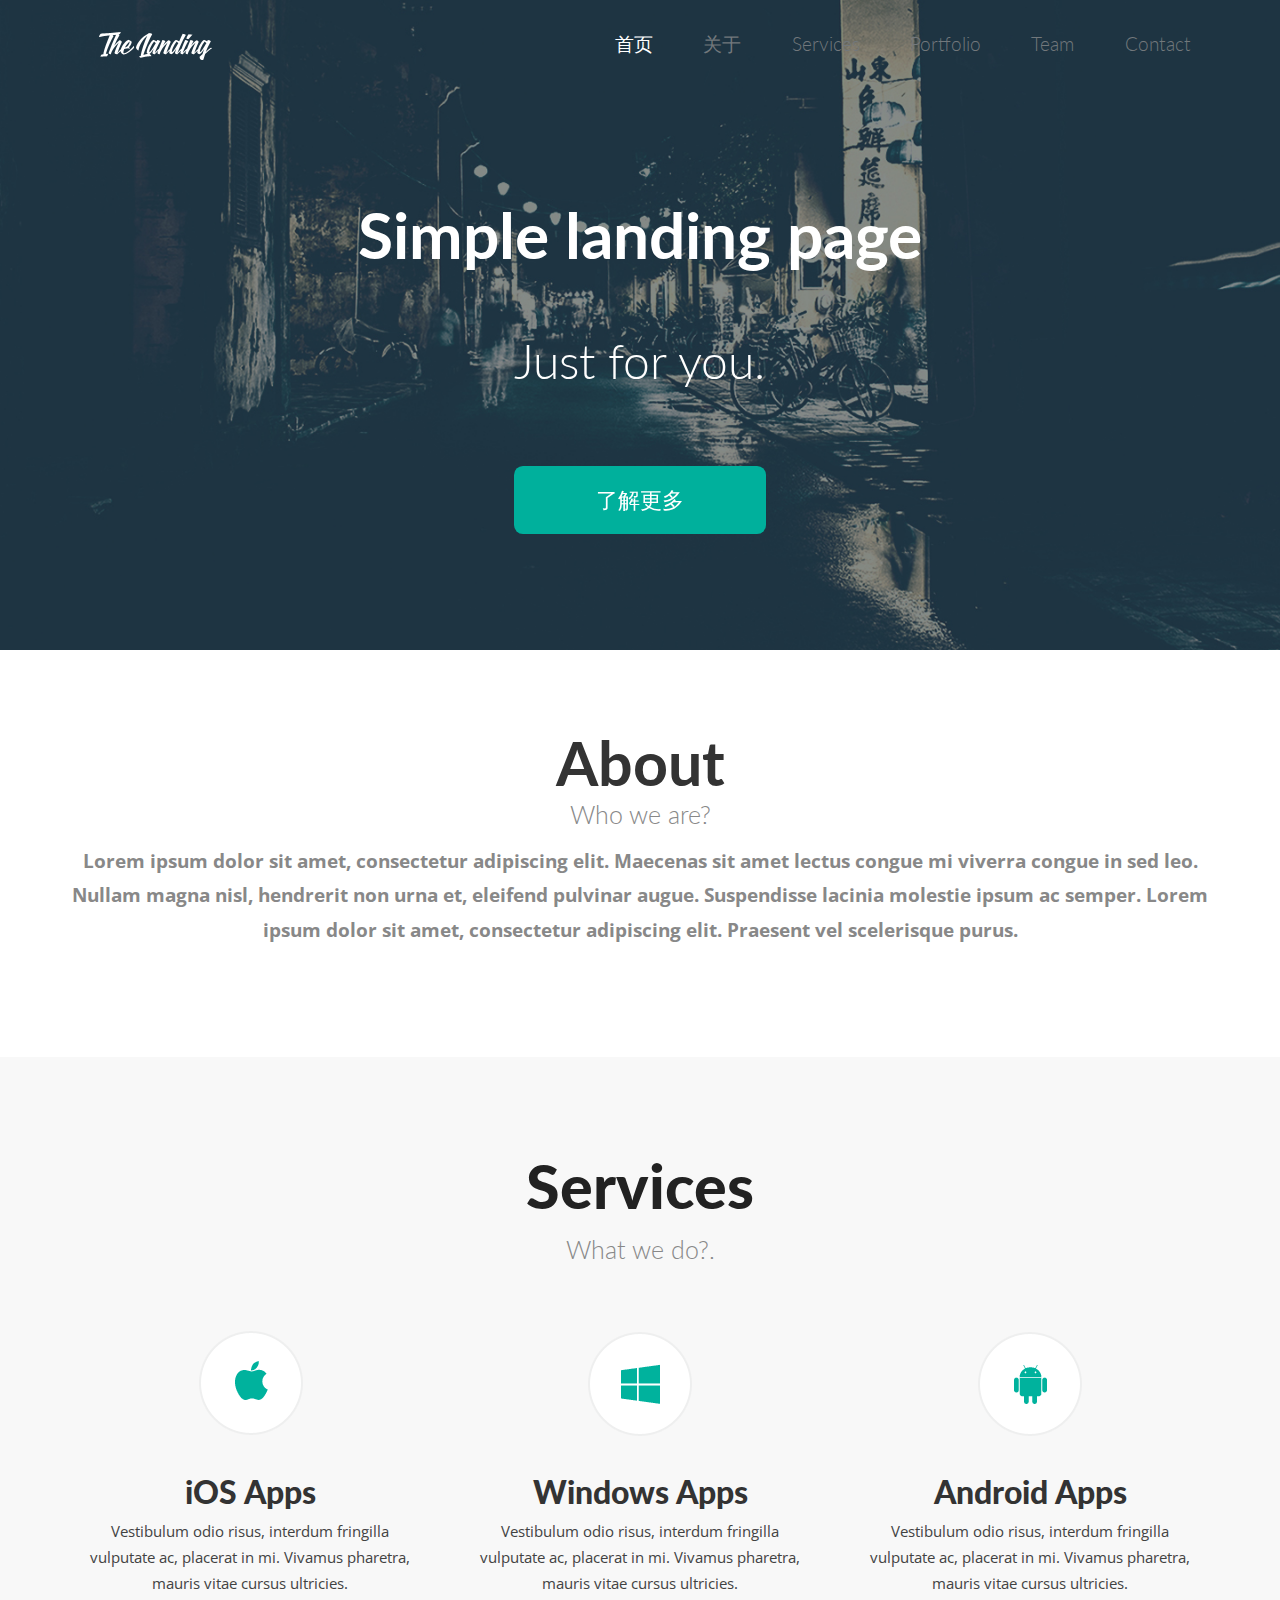
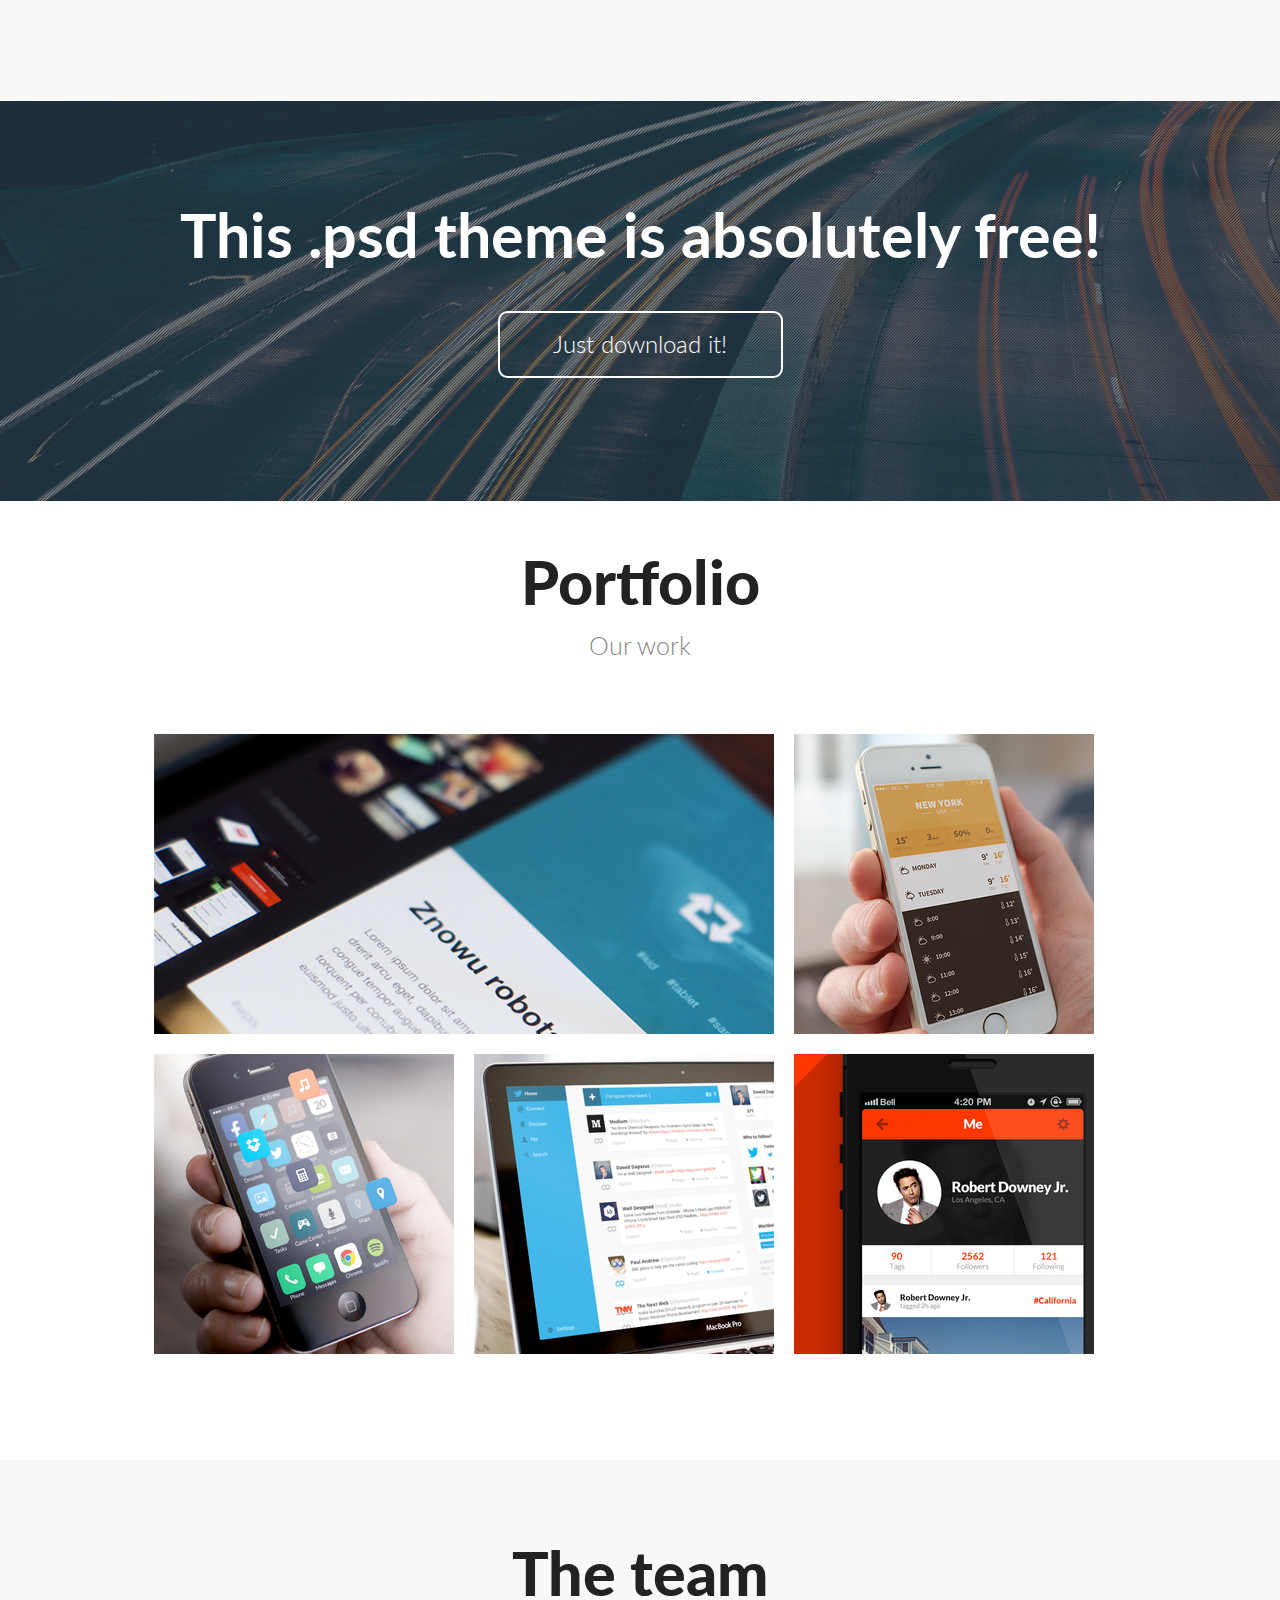
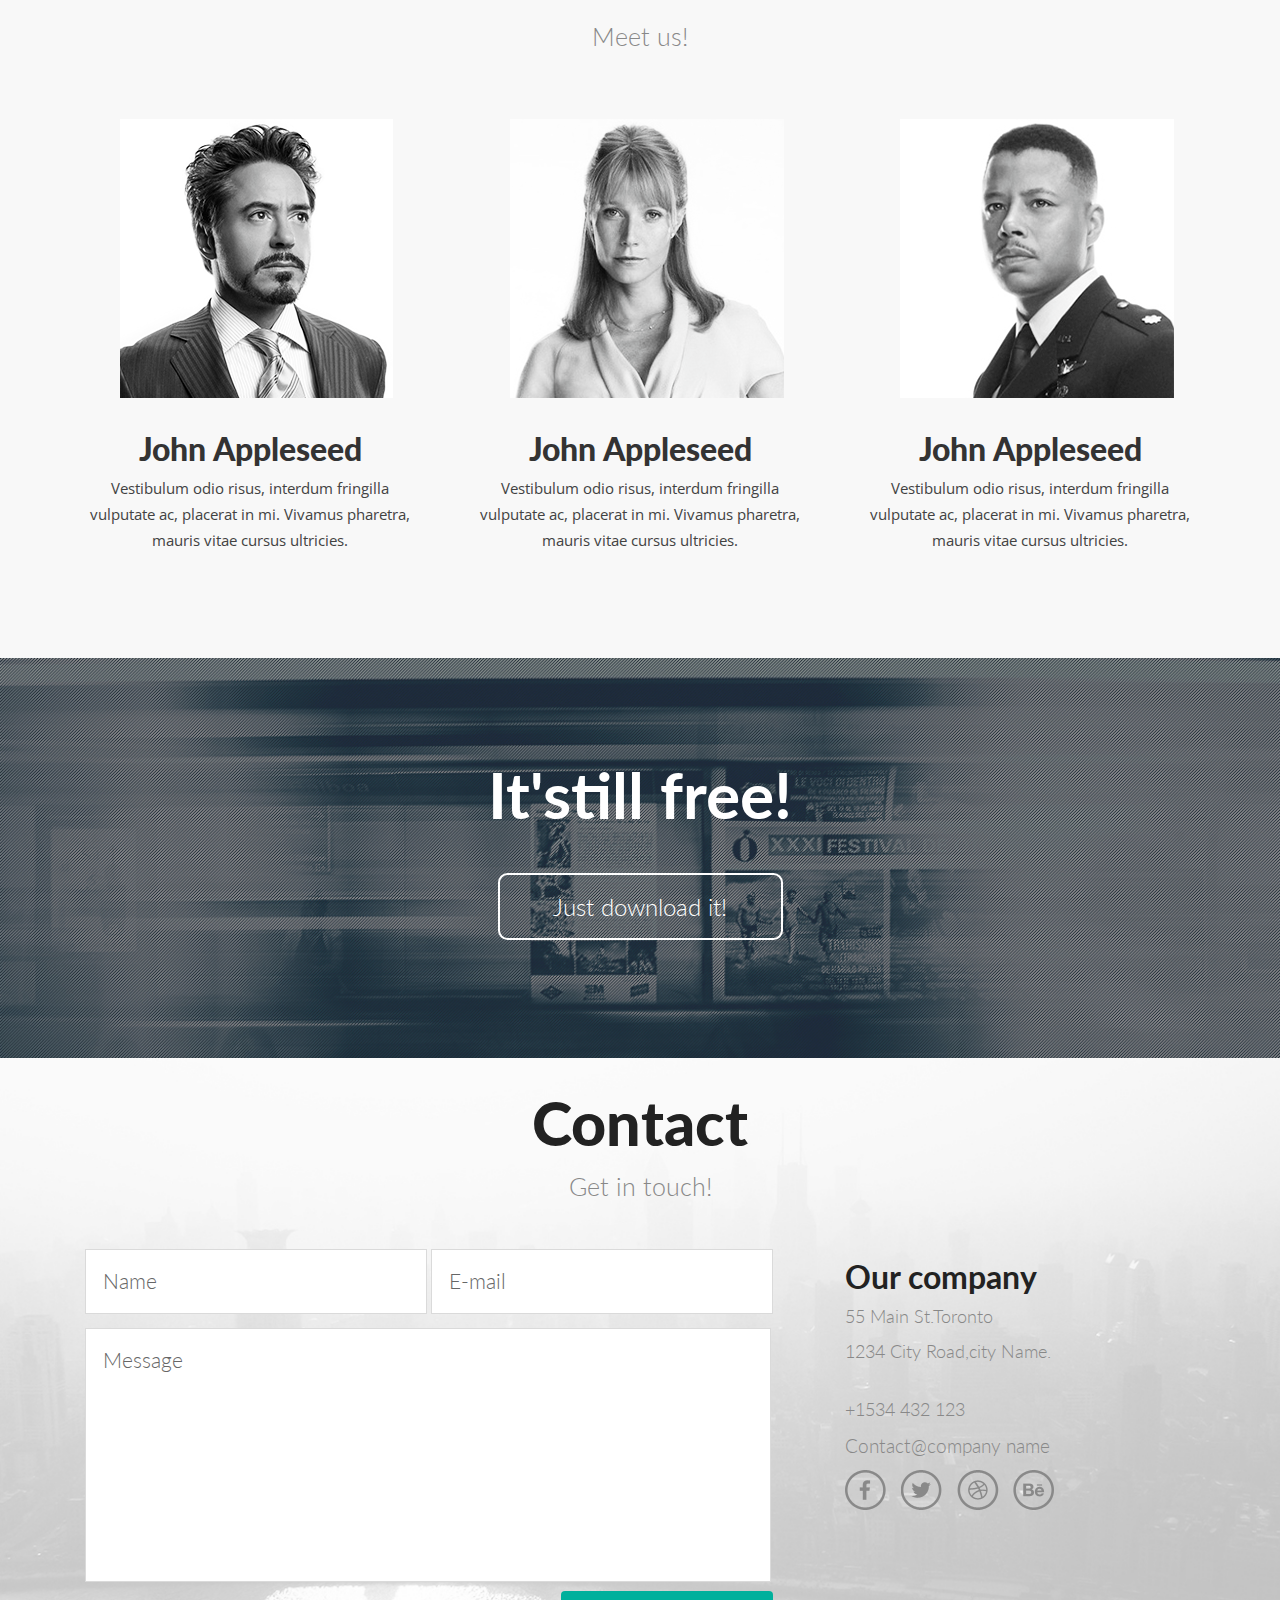
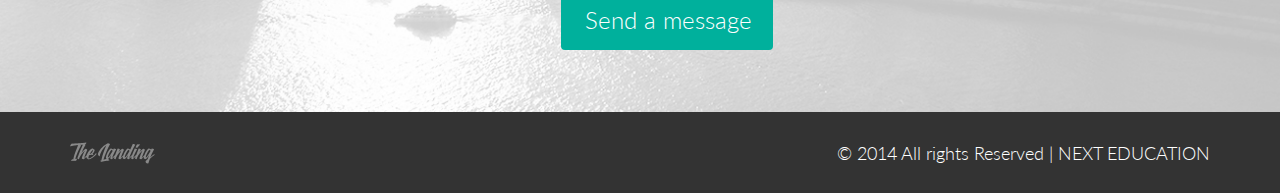
==== cs/index.html @ 583e0542 "Create subsite: CS." ====
<!DOCTYPE HTML>
<html>
	<head>
		<title>You're the Next | CS 专业背景提升计划</title>
		<link href="./css/bootstrap.css" rel='stylesheet' type='text/css' />
		<!-- jQuery (necessary for Bootstrap's JavaScript plugins) -->
		<script src="./js/jquery.min.js"></script>
		 <!-- Custom Theme files -->
		<link href="./css/style.css" rel='stylesheet' type='text/css' />
   		 <!-- Custom Theme files -->
		<meta name="viewport" content="width=device-width, initial-scale=1">
		<script type="application/x-javascript"> addEventListener("load", function() { setTimeout(hideURLbar, 0); }, false); function hideURLbar(){ window.scrollTo(0,1); } </script>
		</script>
		 <!---- start-smoth-scrolling---->
		<script type="text/javascript" src="./js/move-top.js"></script>
		<script type="text/javascript" src="./js/easing.js"></script>
		<script type="text/javascript">
			jQuery(document).ready(function($) {
				$(".scroll").click(function(event){		
					event.preventDefault();
					$('html,body').animate({scrollTop:$(this.hash).offset().top},1000);
				});
			});
		</script>
		<script type="text/javascript">
			jQuery(document).ready(function($) {
				$(".slide-btn").click(function(event){		
					event.preventDefault();
					$('html,body').animate({scrollTop:$(this.hash).offset().top},1000);
				});
			});
		</script>
		 <!---- start-smoth-scrolling---->
		<!----- webfonts ------>
		<link href='http://fonts.googleapis.com/css?family=Lato:300,400,700,900,300italic,400italic,700italic|Open+Sans:300italic,600italic,400,300,600,700' rel='stylesheet' type='text/css'>
		<!----- webfonts ------>
		<!----start-top-nav-script---->
		<script>
			$(function() {
				var pull 		= $('#pull');
					menu 		= $('nav ul');
					menuHeight	= menu.height();
				$(pull).on('click', function(e) {
					e.preventDefault();
					menu.slideToggle();
				});
				$(window).resize(function(){
	        		var w = $(window).width();
	        		if(w > 320 && menu.is(':hidden')) {
	        			menu.removeAttr('style');
	        		}
	    		});
			});
		</script>
		<!----//End-top-nav-script---->
	</head>
	<body>
		<div class="main-header">
		<!----- start-header---->
			<div id="home" class="header">
					<div class="top-header">
						<div class="container">
						<div class="logo">
							   <img src="./images/logo.png" alt="">
						</div>
						<!----start-top-nav---->
						 <nav class="top-nav">
							<ul class="top-nav">
								<li class="active"><a href="#home" class="scroll">首页 </a></li>
								<li><a href="#about" class="scroll">关于</a></li>
								<li><a href="#services" class="scroll">Services</a></li>
								<li><a href="#portfolio" class="scroll">Portfolio</a></li>
								<li><a href="#team" class="scroll">Team</a></li>
								<li><a href="#contact" class="scroll">Contact</a></li>
							</ul>
							<a href="#" id="pull"><img src="./images/menu-icon.png" title="menu" /></a>
						</nav>
						<div class="clearfix"> </div>
					</div>
				</div>
			</div>
		<!----- //End-header---->
		<!----start-slider-script---->
			<script src="./js/responsiveslides.min.js"></script>
			 <script>
			    // You can also use "$(window).load(function() {"
			    $(function () {
			      // Slideshow 4
			      $("#slider4").responsiveSlides({
			        auto: true,
			        pager: true,
			        nav: true,
			        speed: 500,
			        namespace: "callbacks",
			        before: function () {
			          $('.events').append("<li>before event fired.</li>");
			        },
			        after: function () {
			          $('.events').append("<li>after event fired.</li>");
			        }
			      });
			
			    });
			  </script>
			<!----//End-slider-script---->
			<!-- Slideshow 4 -->
			    <div  id="top" class="callbacks_container">
			      <ul class="rslides" id="slider4">
			        <li>
			        	<div class="tittle-head">
			        		<h1>Simple landing page</h1>
			          		<p>Just for you. </p>
			          		<div class="learn-button">
			          			<a class="slide-btn" href="#about">了解更多</a>
			          		</div>
			          	</div>
			        </li>
			        <li>
			        <div class="tittle-head">
			        		<h1>Lorem ipsum dolor</h1>
			          		<p>Just for you. </p>
			          		<div class="learn-button">
			          			<a class="slide-btn" href="#about" >了解更多</a>
			          		</div>
			          	</div>
			        </li>
			        <li>
			         <div class="tittle-head">
			        		<h1>Simple&pure design</h1>
			          		<p>Just for you. </p>
			          		<div class="learn-button">
			          			<a class="slide-btn" href="#about">了解更多</a>
			          		</div>
			          	</div>
			        </li>
			      </ul>
			    </div> 
			    <div class="clearfix"> </div>
			    </div>
			<!----- //End-slider---->
			<div id="about" class="about">
				<div class="container">
					<div class="about-head">
						<h3>About</h3>
						<span>Who we are?</span>
						<p>Lorem ipsum dolor sit amet, consectetur adipiscing elit. Maecenas sit amet lectus congue
						mi viverra congue in sed leo. Nullam magna nisl, hendrerit non urna et, eleifend pulvinar
						augue. Suspendisse lacinia molestie ipsum ac semper. Lorem ipsum dolor sit amet,
						consectetur adipiscing elit. Praesent vel scelerisque purus.</p>
					</div>
				</div>
				
			</div>
			<!----- //End-about---->
			<div id="services" class="services">
       		<div class="container">
       		   <div class="gallery-head text-center">
				  <h3>Services</h3>
				  <p>What we do?.</p>
			    </div>
       			<div class="row text-center feature">
       				<div class="col-md-4 service_grid">
       					<i class="icon1"> </i>
       					<h3>iOS Apps</h3>
       					<p>Vestibulum odio risus, interdum fringilla vulputate ac, placerat in mi. Vivamus pharetra, mauris vitae cursus ultricies.</p>
       				</div>
       				<div class="col-md-4 service_grid">
       				<i class="icon2"> </i>
       					<h3>Windows Apps</h3>
       					<p>Vestibulum odio risus, interdum fringilla vulputate ac, placerat in mi. Vivamus pharetra, mauris vitae cursus ultricies.</p>
       				</div>
       				<div class="col-md-4 service_grid">
       					<i class="icon3"> </i>
       					<h3>Android Apps</h3>
       					<p>Vestibulum odio risus, interdum fringilla vulputate ac, placerat in mi. Vivamus pharetra, mauris vitae cursus ultricies.</p>
       				</div>
       			</div>
       		</div>
       	</div>
	 <!---//End-services---->
	 <div class="portfolio">
	 	<div class="container">
	 		<div class="potrfolio-head">
		 		<h2>This .psd theme is absolutely free!</h2>
				 <a class="prt-btn" href="#">Just download it!</a>
			 </div>
		</div>
	</div>
 	<div id="portfolio" class="potrfolio-content">
 		<div class="container">
 			<div class="port-head">
 				<h3>Portfolio</h3>
 				<p>Our work </p>
 			</div>
			 	<div id="portfoliolist">
					<div class="portfolio-grids">
						<div class="portfolio-wrapper">		
							<div class="view second-effect">
								<img src="./images/p-1.png" />
								  <div class="mask">
										<a href="#" class="info">Read More</a>
								  </div>
							</div>
						</div>
					</div>	
					<div class="portfolio-grids">
						<div class="portfolio-wrapper">		
							<div class="view second-effect">
								<img src="./images/p-2.png" />
									 <div class="mask">
										<a href="#" class="info">Read More</a>
									 </div>
							</div>
						</div>
					</div>	
					<div class="portfolio-grids">
						<div class="portfolio-wrapper">		
							<div class="view second-effect">
								<img src="./images/p-3.png" />
								  <div class="mask">
									 <a href="#" class="info">Read More</a>
								 </div>
							</div>
						</div>
					</div>	
					<div class="portfolio-grids">
						<div class="portfolio-wrapper">		
							<div class="view second-effect">
							 <img src="./images/p-4.png" />
								<div class="mask">
									<a href="#" class="info">Read More</a>
								</div>
							</div>
						</div>
					</div>
					<div class="portfolio-grids">
						<div class="portfolio-wrapper">		
							<div class="view second-effect">
								<img src="./images/p-5.png" />
								 <div class="mask">
									<a href="#" class="info">Read More</a>
								</div>
							</div>
						</div>
					</div>	
				</div>
			 </div>
	 	 </div>
	 	  <!---//End-portfolio--->
	 	    <!---//End-portfolio---->
	 	 <div id="team" class="team">
	 	 	<div class="container">
	 	 		<div class="team-head">
	 	 			<h3>The team </h3>
 					<p>Meet us!</p>
	 	 		</div>
       			<div class="row text-center teams">
       				<div class="col-md-4 team_grid">
       					<div class="view2 second-effect2">
							 <img src="./images/tm-1.png" />
								<div class="mask">
									<a href="#" class="info">Read More</a>
								</div>
							</div>
       					<h3>John Appleseed</h3>
       					<p>Vestibulum odio risus, interdum fringilla vulputate ac, placerat in mi. Vivamus pharetra, mauris vitae cursus ultricies.</p>
       				</div>
       				<div class="col-md-4 team_grid">
       				<div class="view2 second-effect2">
							 <img src="./images/tm-2.png" />
								<div class="mask">
									<a href="#" class="info">Read More</a>
								</div>
							</div>
       					<h3>John Appleseed</h3>
       					<p>Vestibulum odio risus, interdum fringilla vulputate ac, placerat in mi. Vivamus pharetra, mauris vitae cursus ultricies.</p>
       				</div>
       				<div class="col-md-4 team_grid">
       					<div class="view2 second-effect2">
							 <img src="./images/tm-3.png" />
								<div class="mask">
									<a href="#" class="info">Read More</a>
								</div>
							</div>
       					<h3>John Appleseed</h3>
       					<p>Vestibulum odio risus, interdum fringilla vulputate ac, placerat in mi. Vivamus pharetra, mauris vitae cursus ultricies.</p>
       				</div>
       			</div>
       		</div>
	 	 </div>
	 	 <!---//End-team---->
	 	  <div class="contact">
	 	  	<div class="container">
	 		<div class="contact-head">
		 		<h3>It'still free!</h3>
				 <a class="con-btn" href="#">Just download it!</a>
			 </div>
			</div>
	 	  </div>
	 	   <div id="contact" class="feedback">
	 	   		<div class="container">
	 	   			<div class="feed-head">
	 	 			<h3>Contact </h3>
 					<p>Get in touch!</p>
	 	 		</div>
	 	 		<div class="feed-contact">
				 	 			<div class="col-md-8 contact-form">
											<form>
												<input type="text" class="textbox" value="Name" onfocus="this.value = '';" onblur="if (this.value = 'Name') {this.value = 'Name';}">
												<input type="text" class="textbox" value="E-mail" onfocus="this.value = '';" onblur="if (this.value ='E-mail') {this.value = 'E-mail';}">
												<textarea value="Message" onfocus="this.value = '';" onblur="if (this.value == '') {this.value = 'Message';}">Message</textarea>
												<input type="submit" value="Send a message" >

											</form>
								</div>
								<div class="col-md-4 address">
										<h4>Our company </h4>
										<p>55 Main St.Toronto</p>
										<p>1234 City Road,city Name.</p><br>
										<p>+1534 432 123</p>
										<p><a href="#" >Contact@company name</a></p>
									<div class="footer-icons">
										<ul class="soc_icons unstyled-list list-inline">
											<li><a href="#"><i class="icon_1"></i></a></li>
											<li><a href="#"><i class="icon_2"></i></a></li>
											<li><a href="#"><i class="icon_3"></i></a></li>
											<li><a href="#"><i class="icon_4"></i></a></li>
											<div class="clearfix"> </div>
										</ul>
									</div>
								</div>
								<div class="clearfix"> </div>
						</div>
					</div>
				</div>
				<div class="footer">
						<div class="container">
							<div class="logo2">
								   <img src="./images/logo2.png" alt="">
							</div>
							<div class="copy-right">
								<p>&copy; 2014  All rights  Reserved | NEXT EDUCATION</p>
							</div>								
							<div class="clearfix"> </div>
						</div>	
				</div>	

				<script type="text/javascript">
									$(document).ready(function() {
										/*
										var defaults = {
								  			containerID: 'toTop', // fading element id
											containerHoverID: 'toTopHover', // fading element hover id
											scrollSpeed: 1200,
											easingType: 'linear' 
								 		};
										*/
										
										$().UItoTop({ easingType: 'easeOutQuart' });
										
									});
								</script>
					<a href="#" id="toTop" style="display: block;"> <span id="toTopHover" style="opacity: 1;"> </span></a>
</body>
</html>
---- cs/css/style.css ----
/*--
Author: W3layouts
Author URL: http://w3layouts.com
License: Creative Commons Attribution 3.0 Unported
License URL: http://creativecommons.org/licenses/by/3.0/
--*/
html, body{
  	font-family: 'Lato', sans-serif;
    font-size: 100%;
  	 background: #FFf;
}
body a{
	transition:0.5s all;
	-webkit-transition:0.5s all;
	-moz-transition:0.5s all;
	-o-transition:0.5s all;
	-ms-transition:0.5s all;
}
/*-----start-header----*/
.logo{
	float: left;
	margin-top:2em;
}
.logo320{
	display:none;
}
.top-nav ul li a{
	color: #72787C;
	padding: 0.23em 1em;
	font-size: 1.2em;
	text-align: center;
	position: relative;
	font-weight: 300;
	font-family: 'Lato', sans-serif;
}
.top-nav ul li.active a,
.top-nav ul li a:hover{
	color:#fff;
}
.logo a{
	display:block;
}
/* top-nav */
.top-nav:before,
.top-nav:after {
    content: " ";
    display: table;
}
.top-nav:after {
    clear: both;
}
nav {
	position: relative;
	float: right;
}
nav ul {
	padding: 0;
	float: right;
	margin: 1.2em 0;
}
nav li {
	display: inline;
	float: left;
	position:relative;
	margin-left: 12px;
}
nav a {
	color: #fff;
	display: inline-block;
	text-align: center;
	text-decoration: none;
	line-height: 40px;
}
nav a:hover{
	text-decoration:none;
	color:#00A2C1;
}
nav a#pull {
	display: none;
}
/*Styles for screen 600px and lower*/
@media screen and (max-width: 768px) {
	nav { 
  		height: auto;
  		float:none;
  	}
  	nav ul {
  		width: 100%;
  		display: block;
  		height: auto;
  	}
  	nav li {
  		width: 100%;
  		position: relative;
  	}
  	nav li a {
		border-bottom: 1px solid #888;
		margin: 0px -13px;
	}
  	nav a {
	  	text-align: left;
	  	width: 100%;
  	}
}
/*Styles for screen 515px and lower*/
@media only screen and (max-width : 768px) {
	nav {
		border-bottom: 0;
		float:none;
	}
	nav ul {
		display: none;
		height: auto;
		margin:1.3em 0;
		background: #eee;
	}
	nav a#pull {
		display: block;
		position: relative;
		color: #F26D7D;
		text-align: right;
		position: absolute;
		top: 18px;
	}
	nav a#pull:after {
		content:"";
		background: url('nav-icon.png') no-repeat;
		width: 30px;
		height: 30px;
		display: inline-block;
		position: absolute;
		right: 15px;
		top: 10px;
	}
	nav a#pull img{
		margin-right:2%;
	}
	.top-nav ul li a {
		color: #2C3E50;
		padding: 0em 0;
	}
}
/*Smartphone*/
@media only screen and (max-width : 320px) {
	nav {
		float:none;
	}
	nav li {
		display: block;
		float: none;
		width: 100%;
	}
	nav li a {
		border-bottom: 1px solid #888;
	}
}
/*----slider----*/
.main-header{
	background:url(../images/bg.jpg);
	background-size:cover;
	min-height: 700px;
}
#slider2,
#slider3 {
  box-shadow: none;
  -moz-box-shadow: none;
  -webkit-box-shadow: none;
  margin: 0 auto;
}
.rslides_tabs {
  list-style: none;
  padding: 0;
  background: rgba(0,0,0,.25);
  box-shadow: 0 0 1px rgba(255,255,255,.3), inset 0 0 5px rgba(0,0,0,1.0);
  -moz-box-shadow: 0 0 1px rgba(255,255,255,.3), inset 0 0 5px rgba(0,0,0,1.0);
  -webkit-box-shadow: 0 0 1px rgba(255,255,255,.3), inset 0 0 5px rgba(0,0,0,1.0);
  font-size: 18px;
  list-style: none;
  margin: 0 auto 50px;
  max-width: 540px;
  padding: 10px 0;
  width: 100%;
}
.rslides_tabs li {
  display: inline;
  float: none;
  margin-right: 1px;
}
.rslides_tabs a {
  width: auto;
  line-height: 20px;
  padding: 9px 20px;
  height: auto;
  background: transparent;
  display: inline;
}
.rslides_tabs li:first-child {
  margin-left: 0;
}
.rslides_tabs .rslides_here a {
  background: rgba(255,255,255,.1);
  color: #fff;
  font-weight: bold;
}
.events {
  list-style: none;
}
.callbacks_container {
  position: relative;
  float: left;
  width: 100%;
}
.callbacks {
  position: relative;
  list-style: none;
  overflow: hidden;
  width: 100%;
  padding: 0;
  margin: 0;
}
.callbacks li {
  position: absolute;
  width: 100%;
  left: 0;
  top: 0;
}
.callbacks img {
  position: relative;
  z-index: 1;
  height: auto;
  border: 0;
  width: 100%;
}
.callbacks .caption {
	display: block;
	position: absolute;
	z-index: 2;
	font-size: 20px;
	text-shadow: none;
	color: #fff;
	left: 8%;
	right: 8%;
	padding: 10px 20px;
	margin: 0;
	max-width: none;
	top: 0%;
}
.callbacks_nav {
  	position: absolute;
	-webkit-tap-highlight-color: rgba(0,0,0,0);
	top: 27%;
	left: 16%;
	z-index: 3;
	text-indent: -9999px;
	overflow: hidden;
	text-decoration: none;
	height: 43px;
	width: 43px;
	background: transparent url("../images/slider-arrows.png") no-repeat left top;
	margin-top: -65px;
	display: none;
}
.callbacks_nav:active {
  opacity: 1.0;
}
.callbacks_nav.next {
 	left: auto;
	background-position: right top;
	left: 19.7%;
	display: none;
}
#slider3-pager a {
  display: inline-block;
}
#slider3-pager span{
  float: left;
}
#slider3-pager span{
	width:100px;
	height:15px;
	background:#fff;
	display:inline-block;
	border-radius:30em;
	opacity:0.6;
}
#slider3-pager .rslides_here a {
  background: #FFF;
  border-radius:30em;
  opacity:1;
}
#slider3-pager a {
  padding: 0;
}
#slider3-pager li{
	display:inline-block;
}
.rslides {
  position: relative;
  list-style: none;
  overflow: hidden;
  width: 100%;
  padding: 0;
  margin: 0;
}
.rslides li {
  -webkit-backface-visibility: hidden;
  position: absolute;
  display: none;
  width: 100%;
  left: 0;
  top: 0;
}
.rslides li:first-child {
  position: relative;
  display: block;
  float: left;
}
.rslides img {
  height: auto;
  border: 0;
}
.callbacks_tabs{
	display:none;
}
.callbacks_tabs li{
	display:inline-block;
}
@media screen and (max-width: 600px) {
  h1 {
    font: 24px/50px "Helvetica Neue", Helvetica, Arial, sans-serif;
    }
  .callbacks_nav {
    top: 47%;
    }
}
/*----*/
.callbacks_tabs a{
 visibility: hidden;
}
.callbacks_tabs a:after {
  content: "\f111";
  font-size:0;
  font-family: FontAwesome;
  visibility: visible;
  display: block;
  height:18px;
  width:18px;
  display:inline-block;
  border:2px solid #FFF;
  border-radius: 30px;
  -webkit-border-radius: 30px;
  -moz-border-radius: 30px;
  -o-border-radius: 30px;
  -ms-border-radius: 30px;
}
.callbacks_here a:after{
	border:2px solid #F4BB36;
}
.tittle-head {
	text-align: center;
	margin: 8% auto;
	width: 58%;
}
.tittle-head h1 {
	color: #fff;
	font-size:4em;
	padding: 0;
	font-weight: 700;
	text-align: center;
	line-height: 1.4em;
	font-family: 'Lato', sans-serif;
}
.tittle-head  p {
	color: #fff;
	font-size:3em;
	text-align: center;
	font-family: 'Lato', sans-serif;
	font-weight:300;
	margin: 1em 0;
	
}
/*----*/
.learn-button {
	text-align: center;
}
/*----*/
.slide-btn {
	padding: 0.8em 2em;
	text-decoration: none;
	border:none;
	margin-top: 1em;
	display: inline-block;
	font-family: 'Lato', sans-serif;
	color: #FFF;
	font-size: 1.4em;
	text-align: center;
	transition: 0.5s all;
	-webkit-transition: 0.5s all;
	-moz-transition: 0.5s all;
	-o-transition: 0.5s all;
	border-radius: 0.4em;
	-moz-border-radius: 0.4em;
	-o-border-radius: 0.4em;
	background: #00B09C;
	font-weight: 300;
	width:30%;
}
.slide-btn:hover{
	background: #019F8D;
	text-decoration: none;
	color:#fff;
}
/*----//slider----*/
.about{
	padding: 4em 0;
}
.about-head {
padding: 1em 0;
text-align: center;
}
.about-head h3{
	color:#333;
	font-family: 'Lato', sans-serif;
	font-size:4em;
	font-weight:700;
	margin: 0;
}
.about-head span {
	color: #888888;
	font-size: 1.55em;
	font-family: 'Lato', sans-serif;
	font-weight:300;
}
.about-head p{
	color: #888888;
	font-family: 'Open Sans', sans-serif;
	font-size: 1.2em;
	text-align: center;
	line-height: 1.8em;
	font-weight: 700;
	margin-top: 0.6em;
	padding-bottom: 1em;
}
/*--services--*/
.services{
	padding-top:2em;
	background:#F8F8F8;
	padding-bottom:6em;
}

i.icon1{
	width: 105px;
	height: 105px;
	background: url(../images/icons-spt.png)no-repeat -17px -11px;
	display: inline-block;
	transition: 0.5s all;
	-webkit-transition: 0.5s all;
	-moz-transition: 0.5s all;
	-o-transition: 0.5s all;
	cursor: pointer;
}
i.icon2{
	width: 105px;
	height: 105px;
	background: url(../images/icons-spt.png)no-repeat -144px -12px;
	display: inline-block;
	transition: 0.5s all;
	-webkit-transition: 0.5s all;
	-moz-transition: 0.5s all;
	-o-transition: 0.5s all;
	cursor: pointer;
}
i.icon3{
	width: 105px;
	height: 105px;
	background: url(../images/icons-spt.png)no-repeat -266px -12px;
	display: inline-block;
	transition: 0.5s all;
	-webkit-transition: 0.5s all;
	cursor: pointer;
	-moz-transition: 0.5s all;
	-o-transition: 0.5s all;
}
i.icon1:hover{
	background: url(../images/icons-spt.png)no-repeat -17px -121px;
}
i.icon2:hover{
	background: url(../images/icons-spt.png)no-repeat -144px -126px;
}
i.icon3:hover{
	background: url(../images/icons-spt.png)no-repeat -266px -123px;	
}
.service_grid h3 {
	color: #333;
	font-size: 2em;
	text-decoration: none;
	font-weight: 900;
	font-family: 'Lato', sans-serif;
	margin-top: 1em;
}
.service_grid p{
	color: #424242;
	font-size: 0.95em;
	line-height: 1.7em;
	width: 90%;
	margin: 0.5em auto;
	font-family: 'Open Sans', sans-serif;
	font-weight: 400;
}
.approach{
	background:#f3f3f3;
	padding:5em 0 2em;
}
.gallery-head h3,.port-head h3,.team-head h3,.feed-head h3 {
	color: #222222;
	font-weight: 900;
	font-size: 4em;
	margin: 0;
	font-family: 'Lato', sans-serif;

}
.gallery-head p,.port-head p,.team-head p,.feed-head p {
	color: #888888;
	font-size: 1.55em;
	font-family: 'Lato', sans-serif;
	font-weight:300;
	margin: 0.5em 0;
}
.gallery-head {
	margin: 4em 0;
}
/******************/
.portfolio{
	background: url(../images/dow-bg.jpg);
	background-size: cover;
	min-height:400px;

}
.potrfolio-head {
	text-align: center;
	margin:8% auto;
}
.potrfolio-content{
	padding-bottom:6em;
}
.port-head {
	text-align: center;
	padding: 3em 0;
}
.potrfolio-head h2{
	color: #fff;
	font-size: 4em;
	padding: 0;
	font-weight: 700;
	line-height: 1.4em;
	font-family: 'Lato', sans-serif;
}
.prt-btn,.con-btn {
	padding: 0.6em 2em;
	text-decoration: none;
	border: 2px solid#fff;
	margin-top: 1em;
	display: inline-block;
	font-family: 'Lato', sans-serif;
	color: #FFF;
	font-size: 1.5em;
	text-align: center;
	transition: 0.5s all;
	-webkit-transition: 0.5s all;
	-moz-transition: 0.5s all;
	-o-transition: 0.5s all;
	border-radius: 0.4em;
	-moz-border-radius: 0.4em;
	-o-border-radius: 0.4em;
	background:none;
	font-weight: 300;
	width: 25%;
}
.prt-btn:hover,.con-btn:hover{
	border:2px solid #019F8D;
	text-decoration:none;
	color:#fff;
}
#portfoliolist {
	text-align: center;
	margin: 0 auto;
	width: 87%;
}
/* CSS3 STYLE GENERIC */
.view {
   float: left;
   overflow: hidden;
   position: relative;
   text-align: center;
   cursor: default;
   margin: 10px 10px;
}
.view2 {
   float: left;
   overflow: hidden;
   position: relative;
   text-align: center;
   cursor: default;
   margin: 33px 50px;
}
.view .mask, .view .contentn,.view2 .mask, .view2 .content  {
   width: 100%;
   position: absolute;
   overflow: hidden;
   top: 0;
   left: 0;
   height: 100%;	
}
.view img,.view2 img  {
   display: block;
   position: relative;
}
.view a.info {
   background:url(../images/caption.png) center no-repeat;
   display: inline-block;
   text-decoration: none;
   padding:0;
   text-indent:-9999px;
   width:298px;
   height:65px;
}
.view2 a.info {
   background:url(../images/zoom.png) center no-repeat;
   display: inline-block;
   text-decoration: none;
   padding:0;
   text-indent:-9999px;
   width:145px;
   height:62px;
}
/* CSS3 EFFECTS */
/* SECOND EFFECTS */
.second-effect .mask,.second-effect .mask{
   opacity: 0;
   overflow:visible;
   border:0px solid rgba(0, 176, 156, 0.61);
   -moz-box-sizing:border-box;
   -webkit-box-sizing:border-box;
   box-sizing:border-box;
   -webkit-transition: all 0.4s ease-in-out;
   -moz-transition: all 0.4s ease-in-out;
   -o-transition: all 0.4s ease-in-out;
   -ms-transition: all 0.4s ease-in-out;
   transition: all 0.4s ease-in-out;
   cursor: pointer;
}
.second-effect a.info {
	position: relative;
	top: 45%;
	left: -10px;
	opacity: 0;
   -moz-transform:scale(0,0);
   -webkit-transform:scale(0,0);
   -o-transform:scale(0,0);
   -ms-transform:scale(0,0);
   transform:scale(0,0);
   -webkit-transition: -webkit-transform 0.2s 0.1s ease-in, opacity 0.1s ease-in-out;
   -moz-transition: -moz-transform 0.2s 0.1s ease-in, opacity 0.1s ease-in-out;
   -o-transition: -o-transform 0.2s 0.1s ease-in, opacity 0.1s ease-in-out;
   -ms-transition: -ms-transform 0.2s 0.1s ease-in, opacity 0.1s ease-in-out;
   transition: transform 0.2s 0.1s ease-in, opacity 0.1s ease-in-out;
}
.second-effect2 a.info {
	position: relative;
	top: 45%;
	left: 0px;
	opacity: 0;
   -moz-transform:scale(0,0);
   -webkit-transform:scale(0,0);
   -o-transform:scale(0,0);
   -ms-transform:scale(0,0);
   transform:scale(0,0);
   -webkit-transition: -webkit-transform 0.2s 0.1s ease-in, opacity 0.1s ease-in-out;
   -moz-transition: -moz-transform 0.2s 0.1s ease-in, opacity 0.1s ease-in-out;
   -o-transition: -o-transform 0.2s 0.1s ease-in, opacity 0.1s ease-in-out;
   -ms-transition: -ms-transform 0.2s 0.1s ease-in, opacity 0.1s ease-in-out;
   transition: transform 0.2s 0.1s ease-in, opacity 0.1s ease-in-out;
}
.second-effect:hover .mask,.second-effect2:hover .mask {
   	 opacity: 1;
     background:rgba(0, 176, 156, 0.61);
     cursor: pointer;
}
.second-effect:hover a.info,.second-effect2:hover a.info{
	opacity:1;
	-moz-transform:scale(1,1);
	-webkit-transform:scale(1,1);
	-o-transform:scale(1,1);
	-ms-transform:scale(1,1);
	transform:scale(1,1);
	-moz-transition-delay:0.3s;
	-webkit-transition-delay:0.3s;
	-o-transition-delay:0.3s;
	-ms-transition-delay:0.3s;
	transition-delay:0.3s;
}
/****end-CSS3 EFFECTS *****/	
#team {
	background: #F8F8F8;
	padding-top: 3em;
	padding-bottom:6em;
}	
.team-head {
	text-align: center;
	margin: 2em 0;
}		

.teams-head {
	margin: 4em 0;
}
.team_grid h3 {
	color: #333;
	font-size: 2em;
	text-decoration: none;
	font-weight: 900;
	font-family: 'Lato', sans-serif;
	margin-top: 1em;
}
.team_grid p{
	color: #424242;
	font-size: 0.95em;
	line-height: 1.7em;
	width: 90%;
	margin: 0.5em auto;
	font-family: 'Open Sans', sans-serif;
	font-weight: 400;
}
/******contact***********/
.contact{
	background: url(../images/bg-3.jpg);
	background-size: cover;
	min-height:400px;

}
#contact{
	background: url(../images/bg-4.jpg);
	background-size: cover;
	min-height: 654px;

}
.contact-head {
	text-align: center;
	padding: 4.5em 0;
}
.contact-head h3{
	color: #fff;
	font-size: 4em;
	padding: 0;
	font-weight: 700;
	line-height: 1.4em;
	font-family: 'Lato', sans-serif;
}
.feed-head {
padding: 2em 0;
text-align: center;
}
.contact-form input[type="text"] {
	width: 46.85%;
	background: #fff;
	padding: 0.8em;
	font-family: 'Lato', sans-serif;
	font-weight: 300;
	font-size: 1.3em;
	color: #666;
	border: 1px solid #DADADA;
	outline: none;
	-webkit-appearance: none;
	margin-bottom: 14px;
	transition: border-color 0.3s;
	-o-transition: border-color 0.3s;
	-ms-transition: border-color 0.3s;
	-moz-transition: border-color 0.3s;
	-webkit-transition: border-color 0.3s;
}
.contact-form textarea {
	width:94%;
	min-height: 254px;
	resize: none;
	outline: none;
	background: #fff;
	padding: 0.8em;
	font-size: 1.3em;
	color: #666;
	border: 1px solid #DADADA;
	-webkit-appearance: none;
	transition: border-color 0.3s;
	-o-transition: border-color 0.3s;
	-ms-transition: border-color 0.3s;
	-moz-transition: border-color 0.3s;
	-webkit-transition: border-color 0.3s;
	font-family: 'Lato', sans-serif;
	font-weight: 300;
}
.contact-form input[type="submit"] {
	outline: none;
	-webkit-appearance: none;
	padding: 0.5em 1em;
	width: 29%;
	font-size: 1.5em;
	background: #00B09C;
	color: #fff;
	-moz-border-radius: 4px;
	-webkit-border-radius: 4px;
	-o-border-radius: 4px;
	border-radius: 4px;
	transition: 0.5s all;
	-webkit-transition: 0.5s all;
	-moz-transition: 0.5s all;
	-o-transition: 0.5s all;
	text-align: center;
	border: none;
	cursor: pointer;
	margin: 4px 42px;
	float:right;
	font-family: 'Lato', sans-serif;
	font-weight: 300;
}
.contact-form input[type="submit"]:hover{
	background: #019F8D;
	text-decoration: none;
}
.address h4 {
	font-size: 2em;
	color: #222;
	font-family: 'Lato', sans-serif;
	font-weight: 700;
}
.address p,
.address p a {
	color: #888888;
	font-size: 1.1em;
	font-family: 'Lato', sans-serif;
	font-weight: 300;
	text-decoration:none;
}
.address p a:hover{
	color:#00B09C;
}

.footer-icons ul li a i {
	width:42px;
	height: 42px;
	display: inline-block;
	background: url('../images/icons-spt.png') no-repeat;
	vertical-align: middle;
	transition: 0.5s all;
	-webkit-transition: 0.5s all;
	-moz-transition: 0.5s all;
	-o-transition: 0.5s all;
}
ul.soc_icons{
	padding: 0;
}
.footer-icons ul li {
	list-style: none;
}
.footer-icons ul li a i.icon_1 {
	background-position: -11px -279px;
}
.footer-icons ul li a i.icon_1:hover {
	background-position: -11px -328px;
}
.footer-icons ul li a i.icon_2{
	background-position: -69px -279px;
}
.footer-icons ul li a i.icon_2:hover{
	background-position: -69px -328px;
}
.footer-icons ul li a i.icon_3{
	background-position: -124px -278px;
}
.footer-icons ul li a i.icon_3:hover{
	background-position: -124px -328px;
}
.footer-icons ul li a i.icon_4{
	background-position: -181px -279px;
}
.footer-icons ul li a i.icon_4:hover{
	background-position: -181px -328px;
}
/*********************/
.logo2 {
	float: left;
	margin-top: 0.8em;
}
.copy-right {
	float: right;
	margin-top:0.8em;
}
.footer {
	background: #333333;
	padding: 1em 0;
}
.copy-right p {
	color: #fff;
	font-weight:300;
	font-family: 'Lato', sans-serif;
	font-size: 1.15em;
}
.copy-right p a{
	color:#00B09C;
}
#toTop {
	display: none;
	text-decoration: none;
	position: fixed;
	bottom: 29px;
	right: 3%;
	overflow: hidden;
	width:30px;
	height:23px;
	border: none;
	text-indent: 100%;
	background: url("../images/top-up.png") no-repeat 0px 0px;
}
#toTopHover {
	width:30px;
	height:23px;
	display: block;
	overflow: hidden;
	float: right;
	opacity: 0;
	-moz-opacity: 0;
	filter: alpha(opacity=0);
}
/*---- responsive-design -----*/
@media(max-width:1440px){
}
@media(max-width:1366px){
	.about-head h3,.gallery-head h3, .port-head h3, .team-head h3, .feed-head h3,.potrfolio-head h2 {
	font-size: 3.8em;
	}
}
@media(max-width:1280px){
	.main-header {
	min-height: 650px;
	}
	.about-head h3,.gallery-head h3, .port-head h3, .team-head h3, .feed-head h3,.potrfolio-head h2 {
	font-size: 3.8em;
	}
	.slide-btn {
	width: 34%;
	}
}
@media(max-width:1024px){
	.main-header {
	min-height: 600px;
	}
	.about-head h3,.gallery-head h3, .port-head h3, .team-head h3, .feed-head h3,.potrfolio-head h2 {
	font-size: 3.5em;
	}
	.slide-btn {
	width: 48%;
	padding: 0.7em 1em;
	}
	.tittle-head {
	margin: 7% auto;
	}
	.tittle-head p {
	margin: 0.5em 0;
	}
	.about {
	padding: 3em 0;
	}
	.services {
	padding-top: 1em;
	padding-bottom: 4em;
	}
	.service_grid p,.team_grid p {
	width: 88%;
	}
	.prt-btn, .con-btn {
	width: 31%;
	}
	#portfoliolist {
	text-align: center;
	margin: 1% 0% 6% 15%;
	}
	.view2 {
	margin: 33px 11px;
	}
	.contact-form input[type="submit"] {
	width: 39%;
	font-size: 1.5em;
	margin: 4px 38px;
	}
	.contact-head {
	padding: 5em 0;
	}
}
@media(max-width:768px){
	.tittle-head h1 {
	font-size: 3.6em;
	}
	.tittle-head p {
	font-size:2.73em;
	}
	.main-header {
	min-height: 435px;
	background-size: inherit;
	}
	.about-head h3, .gallery-head h3, .port-head h3, .team-head h3, .feed-head h3, .potrfolio-head h2 {
	font-size: 3.2em;
	}
	.potrfolio-content {
	padding-bottom:5em;
	}
	.tittle-head {
	margin: 6% auto;
	width: 94%;
	}
	.slide-btn {
	width: 36%;
	padding: 0.7em 1em;
	margin-top: 10px;
	}
	.about-head {
	padding: 0em 0;
	}
	.prt-btn, .con-btn {
	width: 44%;
	}
	.view img{
		width:100%
	}
	.view {
	float: none;
	}
	#portfoliolist {
	width: 100%;
	}
	#portfoliolist {
	margin:0;
	}
	.portfolio-grids {
	margin: 1px 0% 2% 0%;
	}
	.view2 {
	float: none;
	margin: 1% 0 0% 29%;
	}
	.view2 .mask, .view2 .content{
	width: 53%;
	}
	#contact {
	background: url(../images/bg-4.jpg);
	background-size: cover;
	min-height:650px;
	padding-bottom: 2em;
	}
	.team_grid p{
		padding-bottom:1.5em;
	}
	.contact-form input[type="text"] {
	width: 48.85%;
	}
	.contact-form textarea {
	width: 98%;
	}
	.address{
		margin-top: 4em;
	}
	.logo2,.copy-right {
	float: none;
	margin-top: 1em;
	text-align: center;
	}
	.contact-form input[type="submit"] {
	width: 39%;
	font-size: 1.5em;
	margin: 4px 15px;
	}
}
@media(max-width:640px){
	.main-header {
	min-height: 354px;
	}
	.view2 .mask, .view2 .content {
	width: 66%;
	}
	.tittle-head h1 {
	font-size: 3em;
	}
	.tittle-head p {
	margin: 2px 0;
	font-size: 2.5em;
	}
	.slide-btn {
	width: 39%;
	padding: 0.5em 1em;
	margin-top: 10px;
	}
	.about {
	padding: 2em 0;
	}
	.about-head h3, .gallery-head h3, .port-head h3, .team-head h3, .feed-head h3, .potrfolio-head h2 {
	font-size: 2.7em;
	}
	.about-head p {
	font-size: 1em;
	}
	.services {
	padding-top: 0em;
	padding-bottom: 3em;
	}
	.prt-btn, .con-btn {
	width: 49%;
	}
	.portfolio {
	background: url(../images/dow-bg.jpg);
	min-height: 354px;
	}
	.view img{
		width:100%
	}
	.view {
	float: none;
	}
	#portfoliolist {
	width: 100%;
	}
	#portfoliolist {
	margin:0;
	}
	.address {
	margin-top: 4em;
	}
	.copy-right p {
	font-size: 1em;
	}
	.prt-btn, .con-btn {
	width: 54%;
	}
	.address h4 {
	font-size: 1.5em;
	}
}
@media(max-width:480px){
	.main-header {
	min-height: 295px;
	}
	.contact-head h3 {
	font-size: 3.7em;
	}
	.tittle-head h1 {
	font-size: 2em;
	}
	.tittle-head p {
	margin: 0px 0;
	font-size: 1.6em;
	}
	.slide-btn {
	width: 40%;
	padding: 0.7em 1em;
	margin-top: 10px;
	font-size: 1em;
	}
	.about-head p {
	font-size: 16px;
	}
	.about-head h3, .gallery-head h3, .port-head h3, .team-head h3, .feed-head h3, .potrfolio-head h2 {
	font-size: 2em;
	}
	.gallery-head {
	margin: 2em 0;
	}
	.service_grid h3 {
	font-size: 1.4em;
	}
	.prt-btn, .con-btn {
	width: 60%;
	padding: 0.5em 0.5em;
	}
	.portfolio {
	background: url(../images/dow-bg.jpg);
	min-height: 299px;
	}
	.port-head {
	padding: 2em 0;
	}
	#team {
	padding-top: 1em;
	padding-bottom: 3em;
	}
	.potrfolio-content {
	padding-bottom: 4em;
	}
	.view2 {
	float: none;
	margin: 1% 0 0% 18%;
	}
	.view2 .mask, .view2 .content {
	width: 78%;
	}
	.contact {
	background: url(../images/bg-3.jpg);
	min-height: 351px;
	}
	.contact-form input[type="text"] {
	width: 98.85%;
	padding: 0.5em 0.5em;
	}
	.contact-form textarea {
	width: 98.5%;
	min-height: 162px;
	}
	.address {
	margin-top: 7em;
	}
	.contact-form input[type="submit"] {
	width: 97%;
	font-size: 1.5em;
	margin: 4px 9px;
	}
	.logo2 {
	float: none;
	margin-top: 1em;
	text-align: center;
	}
	.copy-right {
	float: none;
	text-align: center;
	margin-bottom: 1em;
	}
	.team_grid h3 {
	font-size: 1.5em;
	}
	.address h4 {
	font-size: 1.5em;
	}
	.copy-right p {
	font-size: 1em;
	line-height: 1.8em;
	}
	
}
@media(max-width:320px){
	.logo {
	margin: 2em -1em;
	}
	.main-header {
	min-height: 243px;
	}
	.tittle-head h1 {
	font-size: 1.6em;
	}
	.tittle-head p {
	margin: 3px 0;
	font-size: 1.3em;
	}
	.slide-btn {
	width: 51%;
	padding: 0.7em 1em;
	margin-top: 5px;
	font-size: 15px;
	}
	.about {
	padding: 1em 0;
	}
	.about-head h3, .gallery-head h3, .port-head h3, .team-head h3, .feed-head h3, .potrfolio-head h2 {
	font-size: 1.4em;
	}
	.about-head span {
	font-size: 1.1em;
	}
	.about-head p {
	font-size: 15px;
	line-height: 1.6em;
	overflow: hidden;
	height: 138px;
	}
	.service_grid h3 {
	font-size: 1.05em;
	}
	.service_grid p, .team_grid p {
	width: 96%;
	font-size: 15px;
	}
	.prt-btn, .con-btn {
	width: 65%;
	padding: 0.5em 0.5em;
	font-size: 16px;
	}
	.tittle-head {
	margin: 12% auto;
	width: 94%;
	}
	nav ul {
	margin: 0;
	background: #eee;
	}
	.portfolio {
	background: url(../images/dow-bg.jpg);
	min-height: 184px;
	}
	.port-head {
	padding: 1.96em 0;
	}
	.gallery-head p, .port-head p, .team-head p, .feed-head p {
	font-size: 1.1em;
	}
	.potrfolio-content {
	padding-bottom: 1em;
	}
	.view2 {
	float: none;
	margin: 1% 0 0% 0%;
	}
	.team_grid h3 {
	font-size: 1.05em;
	}
	.contact-head h3 {
	font-size: 2em;
	}
	.contact-head {
	padding: 2em 0;
	}
	#team {
	padding-top: 1em;
	padding-bottom: 1em;
	}
	.contact {
	background: url(../images/bg-3.jpg);
	min-height: 231px;
	}
	.contact-form input[type="text"] {
	width: 100%;
	padding: 0.45em 0.45em;
	font-size: 15px;
	margin-bottom: 6px;
	}
	.contact-form textarea {
	width: 100%;
	min-height: 110px;
	font-size: 15px;
	}
	.contact-form input[type="submit"] {
	width: 98.6%;
	font-size: 1em;
	margin: 4px 1px;
	padding: 9px 11px;
	}
	.view2 .mask, .view2 .content {
	width: 100%;
	}
}
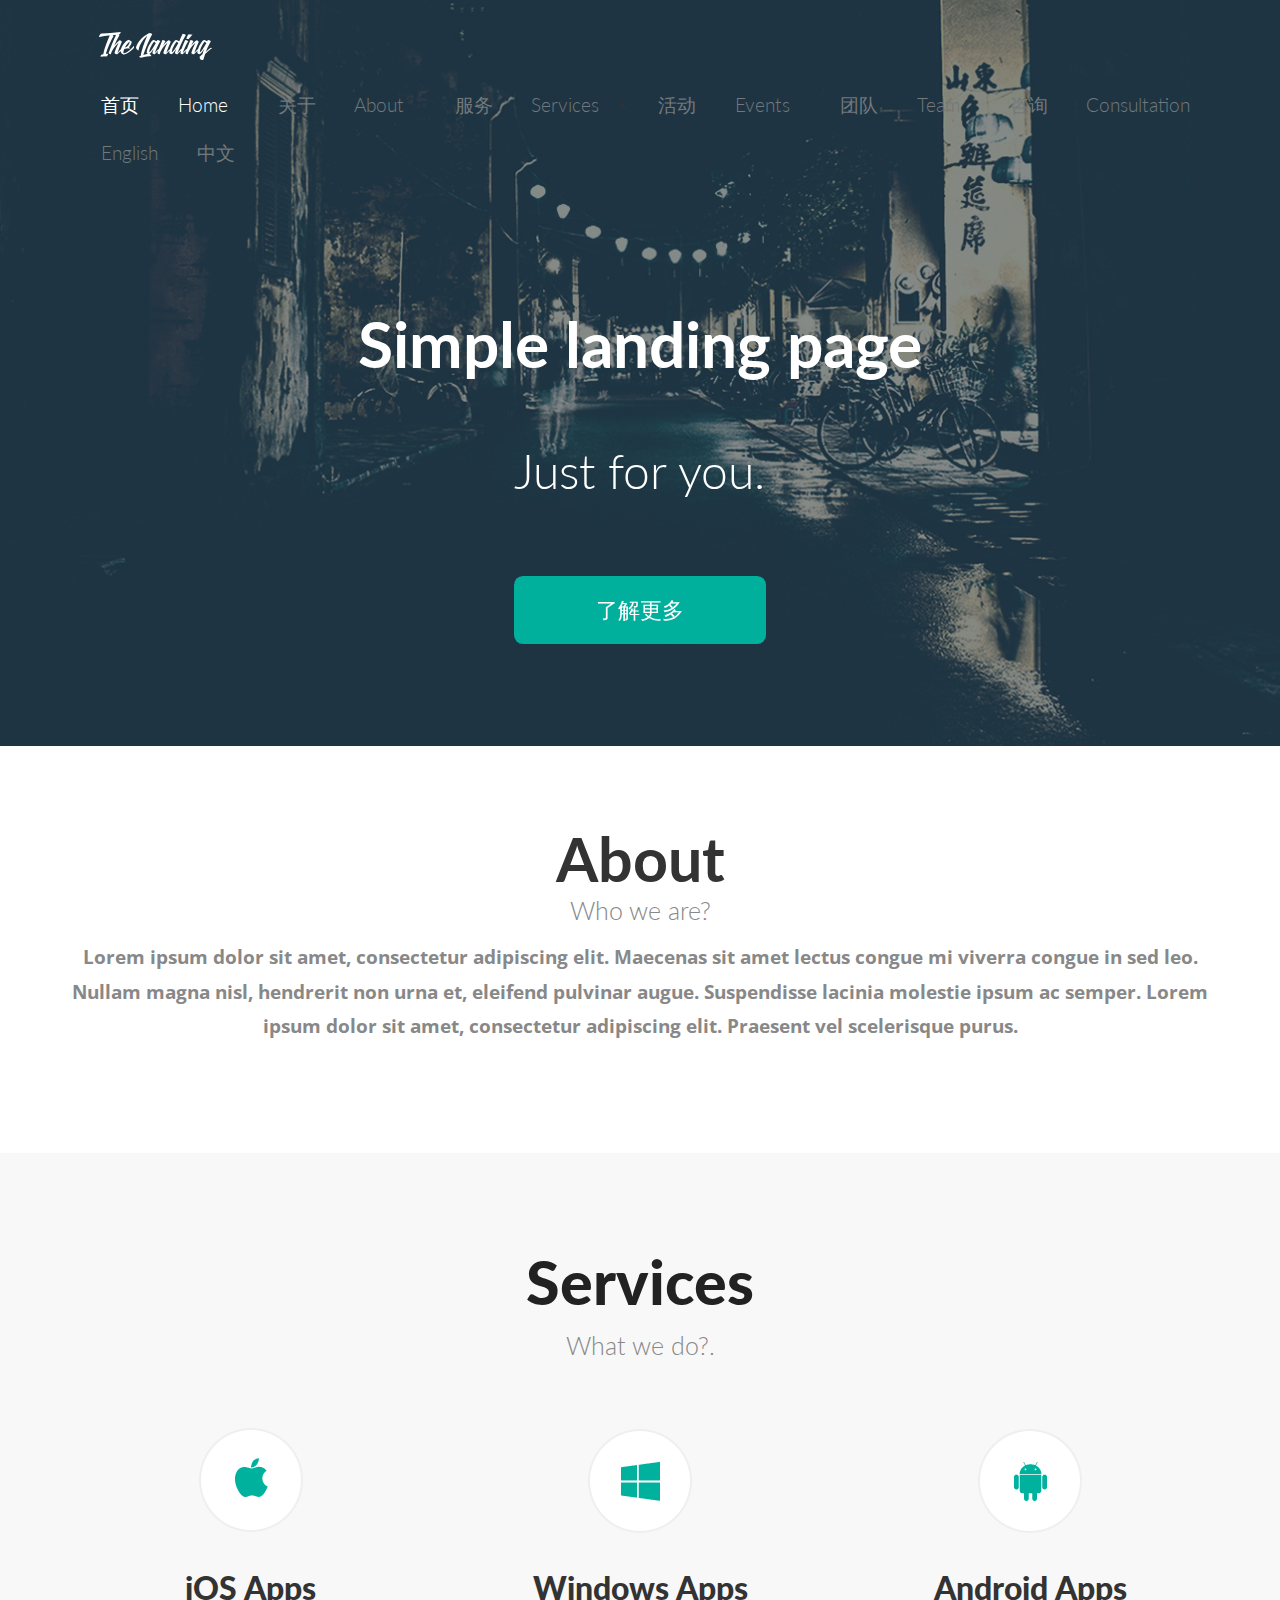
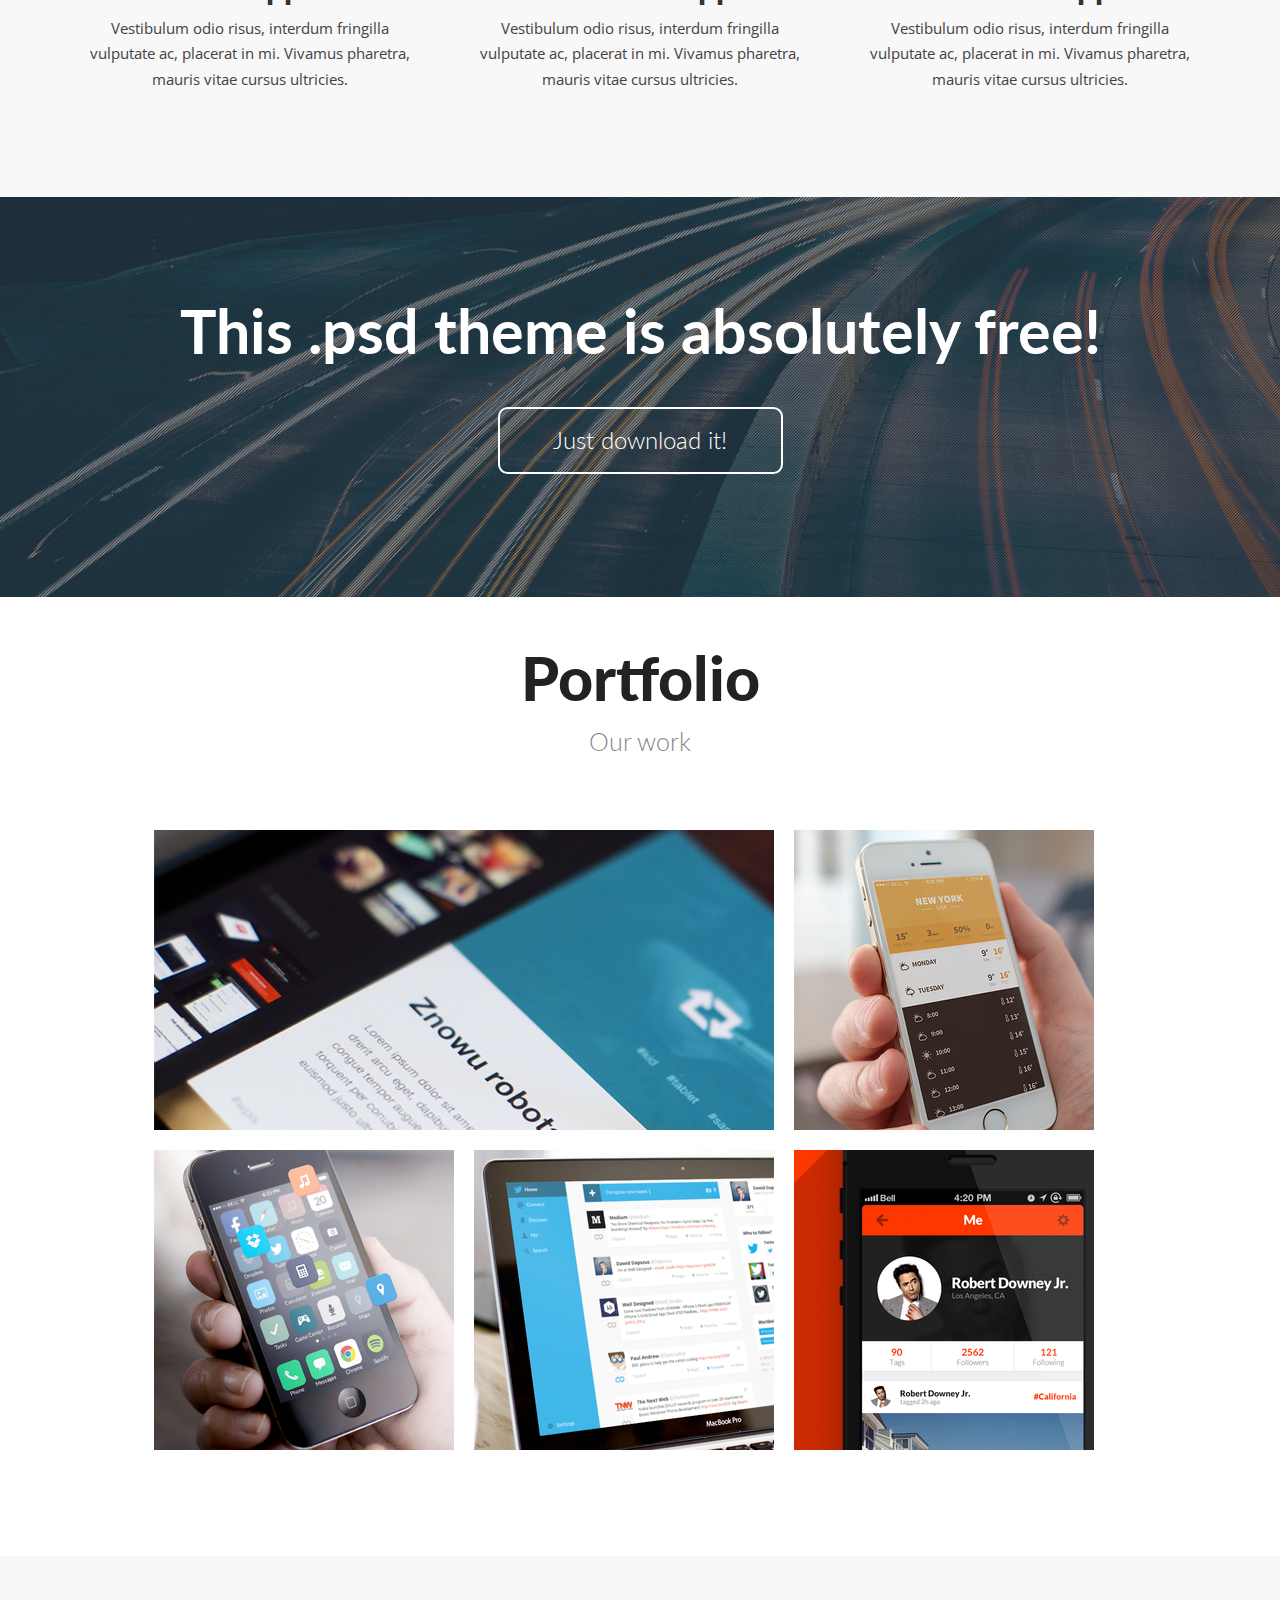
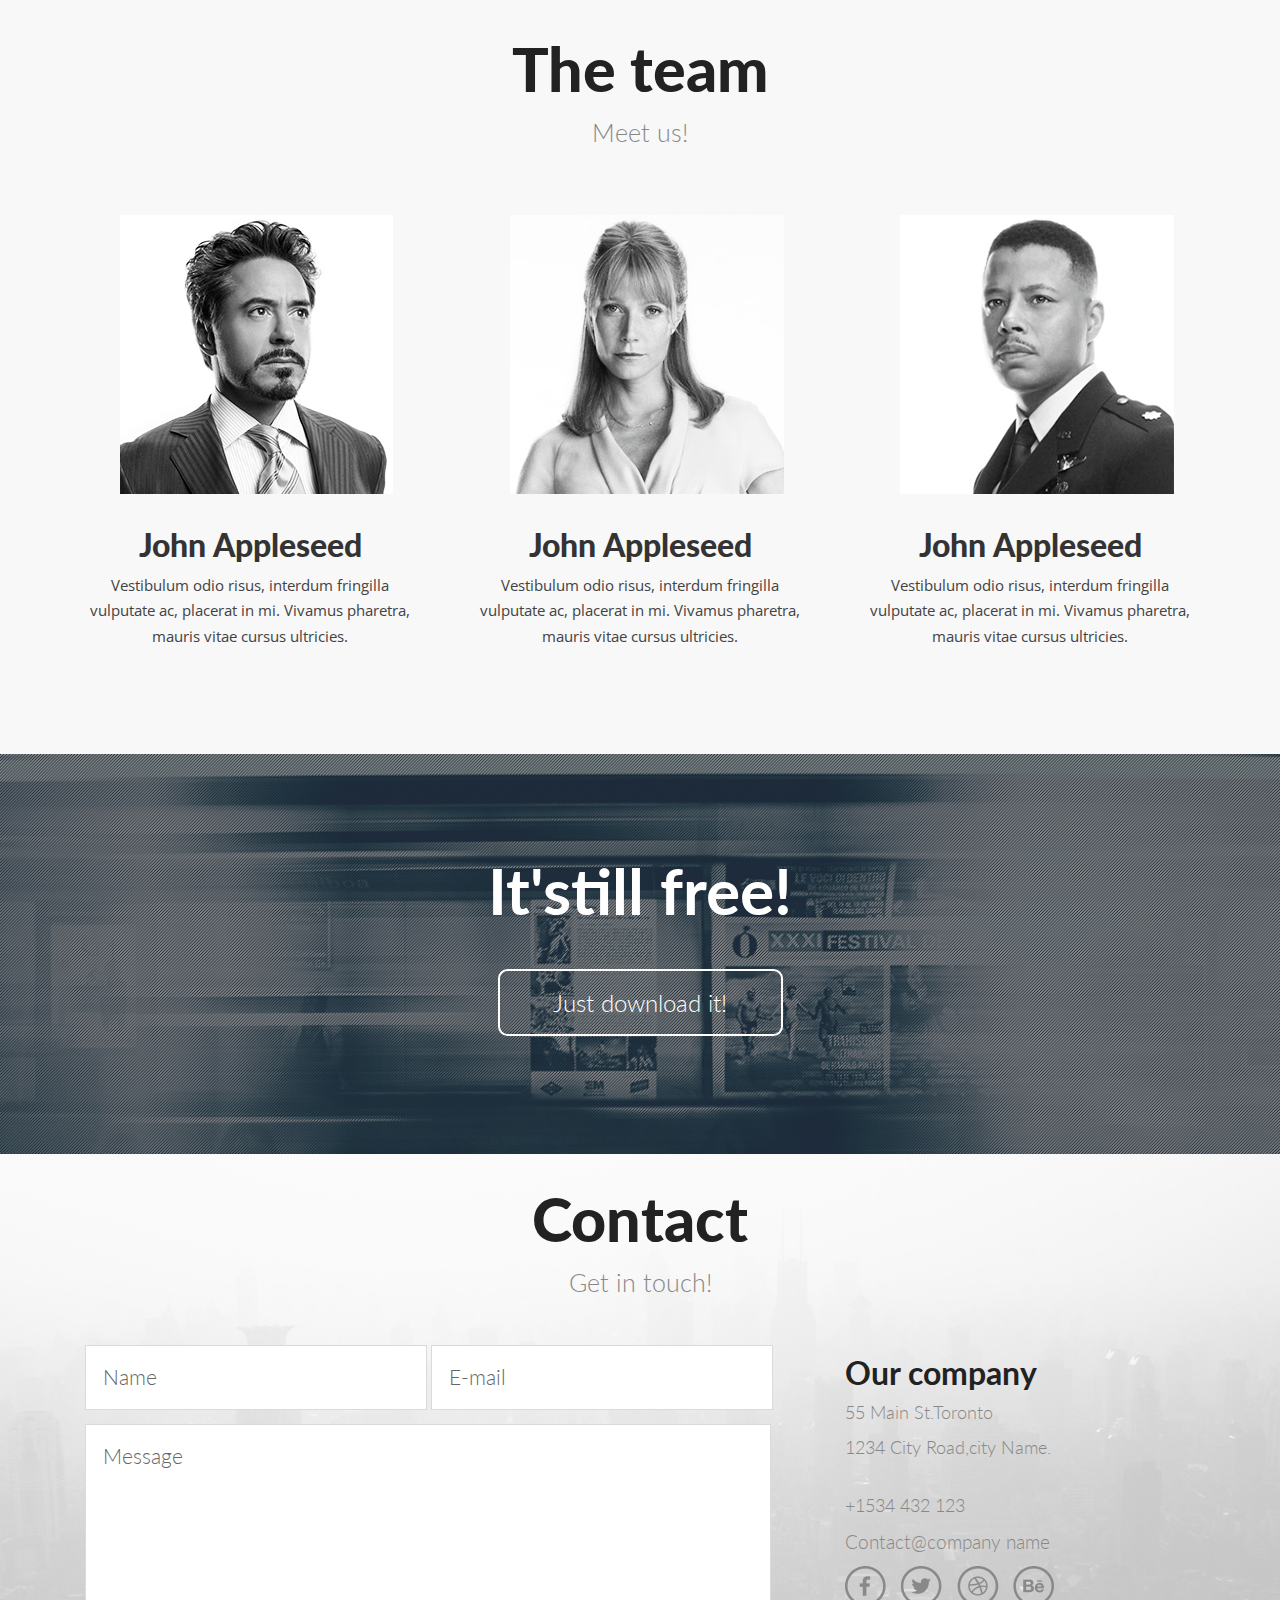
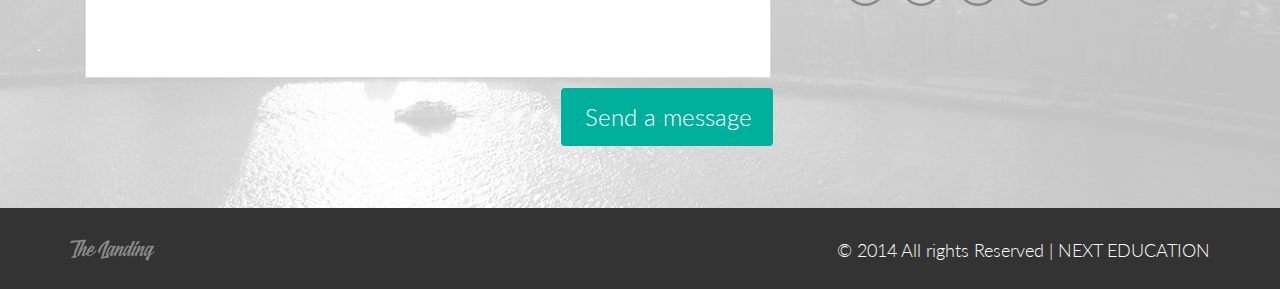
==== commit c1eacb42: "add language support" ====
--- a/cs/index.html
+++ b/cs/index.html
@@ -7,6 +7,7 @@
 		<script src="./js/jquery.min.js"></script>
 		 <!-- Custom Theme files -->
 		<link href="./css/style.css" rel='stylesheet' type='text/css' />
+		<link id="lang" rel="stylesheet" type="text/css" href="./css/zh_CN.css">
    		 <!-- Custom Theme files -->
 		<meta name="viewport" content="width=device-width, initial-scale=1">
 		<script type="application/x-javascript"> addEventListener("load", function() { setTimeout(hideURLbar, 0); }, false); function hideURLbar(){ window.scrollTo(0,1); } </script>
@@ -29,6 +30,17 @@
 					$('html,body').animate({scrollTop:$(this.hash).offset().top},1000);
 				});
 			});
+		</script>
+		<script type="text/javascript">
+			function changeLang (str) {
+				var lang = document.getElementById('lang');
+				if (str == "0")
+					lang.setAttribute("href","./css/zh_CN.css");
+				if (str == "1")
+					lang.setAttribute("href","./css/en_US.css");
+
+				// body...
+			}
 		</script>
 		 <!---- start-smoth-scrolling---->
 		<!----- webfonts ------>
@@ -66,12 +78,13 @@
 						<!----start-top-nav---->
 						 <nav class="top-nav">
 							<ul class="top-nav">
-								<li class="active"><a href="#home" class="scroll">首页 </a></li>
-								<li><a href="#about" class="scroll">关于</a></li>
-								<li><a href="#services" class="scroll">Services</a></li>
-								<li><a href="#portfolio" class="scroll">Portfolio</a></li>
-								<li><a href="#team" class="scroll">Team</a></li>
-								<li><a href="#contact" class="scroll">Contact</a></li>
+								<li class="active"><a href="#home" class="scroll" id="zh_CN">首页 </a><a href="#home" class="scroll" id="en_US">Home</a></li>
+								<li><a href="#about" class="scroll" id="zh_CN">关于</a><a href="#about" class="scroll" id="en_US">About</a></li>
+								<li><a href="#services" class="scroll" id="zh_CN">服务</a><a href="#services" class="scroll" id="en_US">Services</a><</li>
+								<li><a href="#portfolio" class="scroll" id="zh_CN">活动</a><a href="#portfolio" class="scroll" id="en_US">Events</a></li>
+								<li><a href="#team" class="scroll" id="zh_CN">团队</a><a href="#team" class="scroll" id="en_US">Team</a></li>
+								<li><a href="#contact" class="scroll" id="zh_CN">咨询</a><a href="#contact" class="scroll" id="en_US">Consultation</a></li>
+								<li><a href="#" onclick="changeLang(1)" id="zh_CN">English</a><a href="#" onclick="changeLang(0)" id="en_US">中文</a></li>
 							</ul>
 							<a href="#" id="pull"><img src="./images/menu-icon.png" title="menu" /></a>
 						</nav>
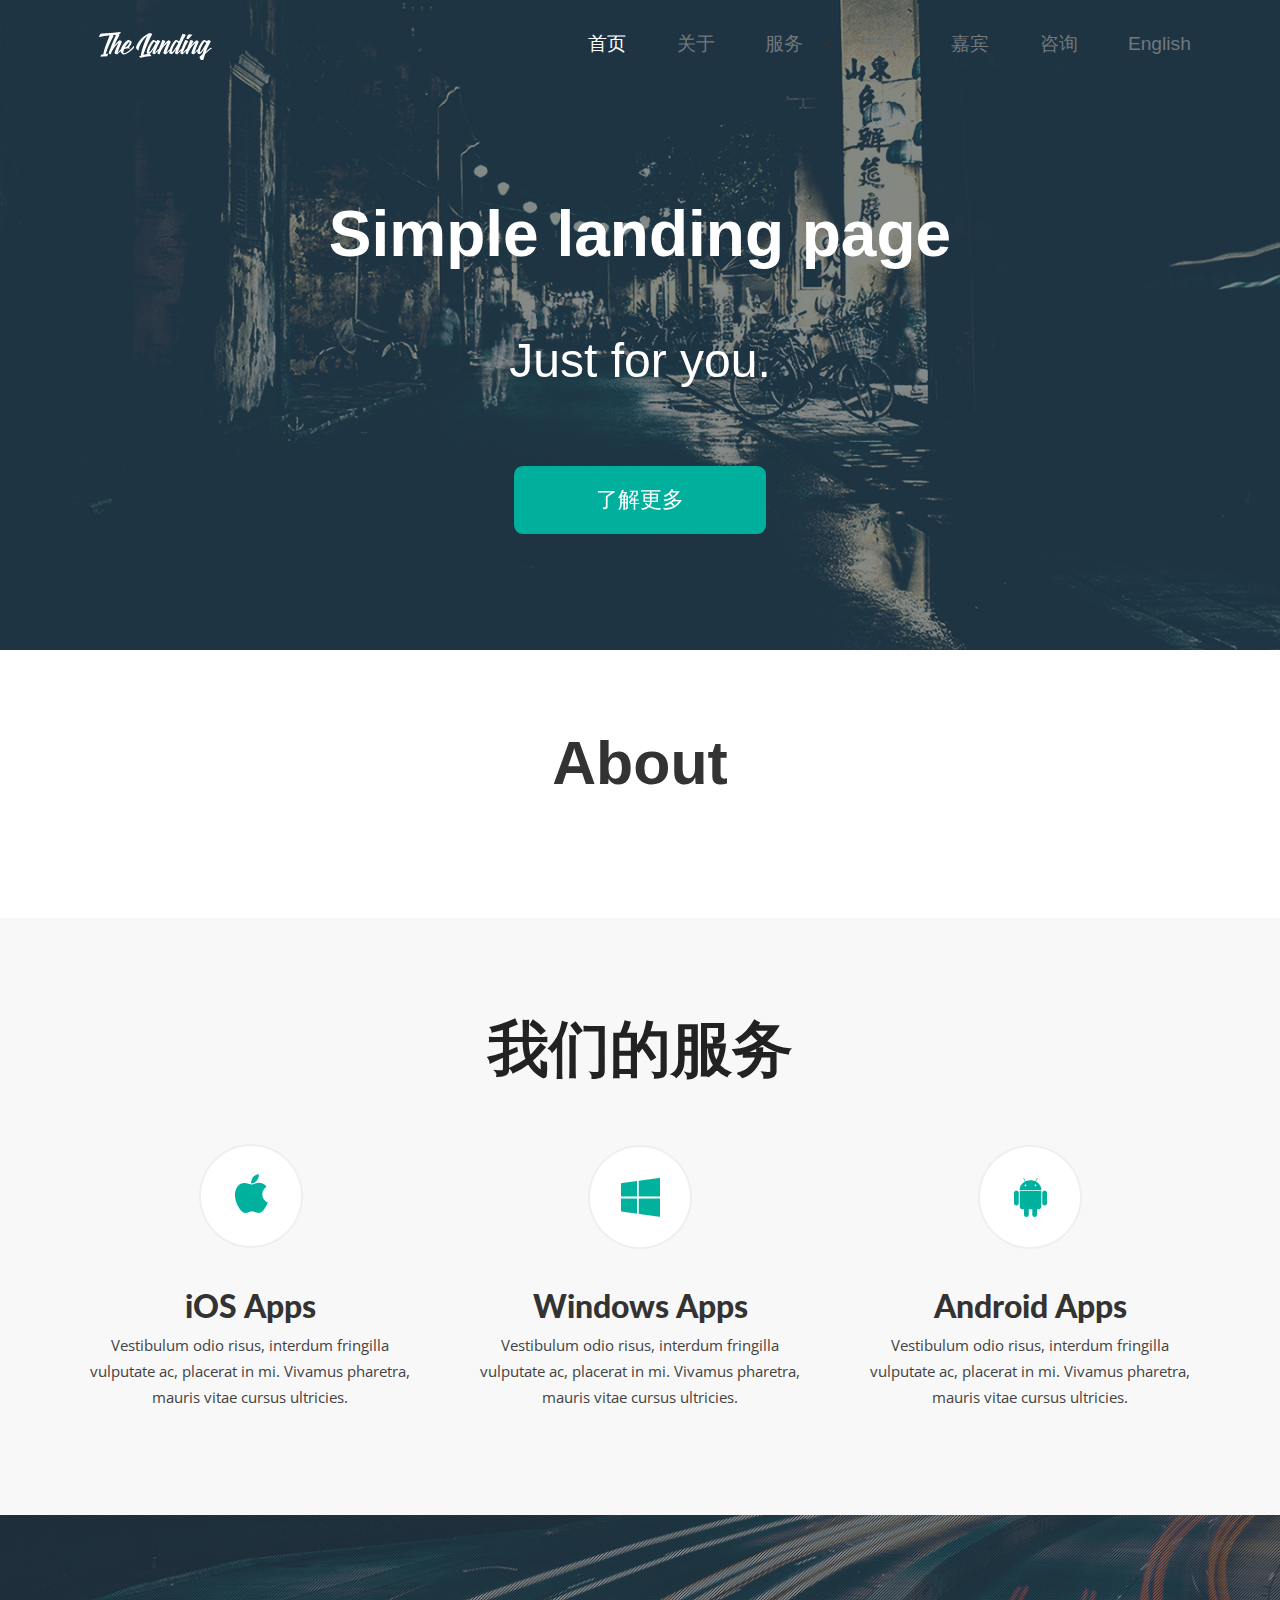
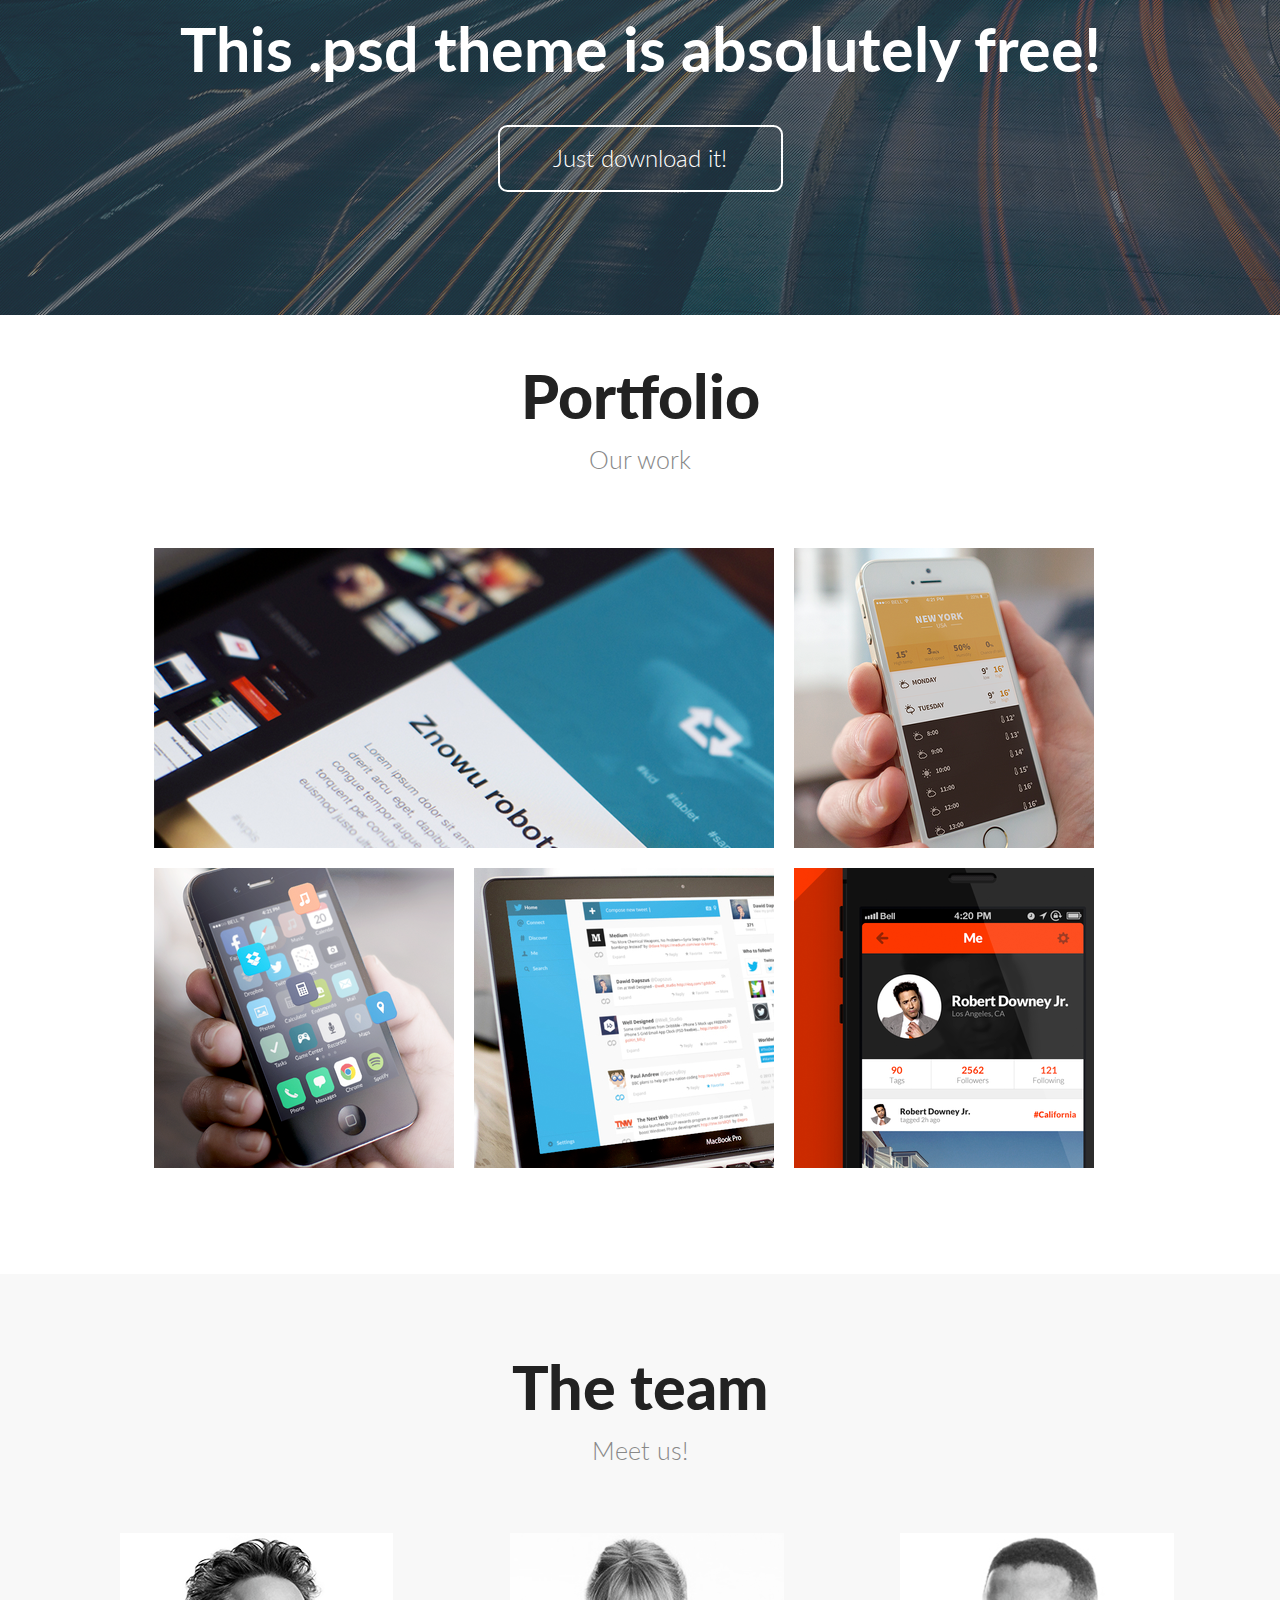
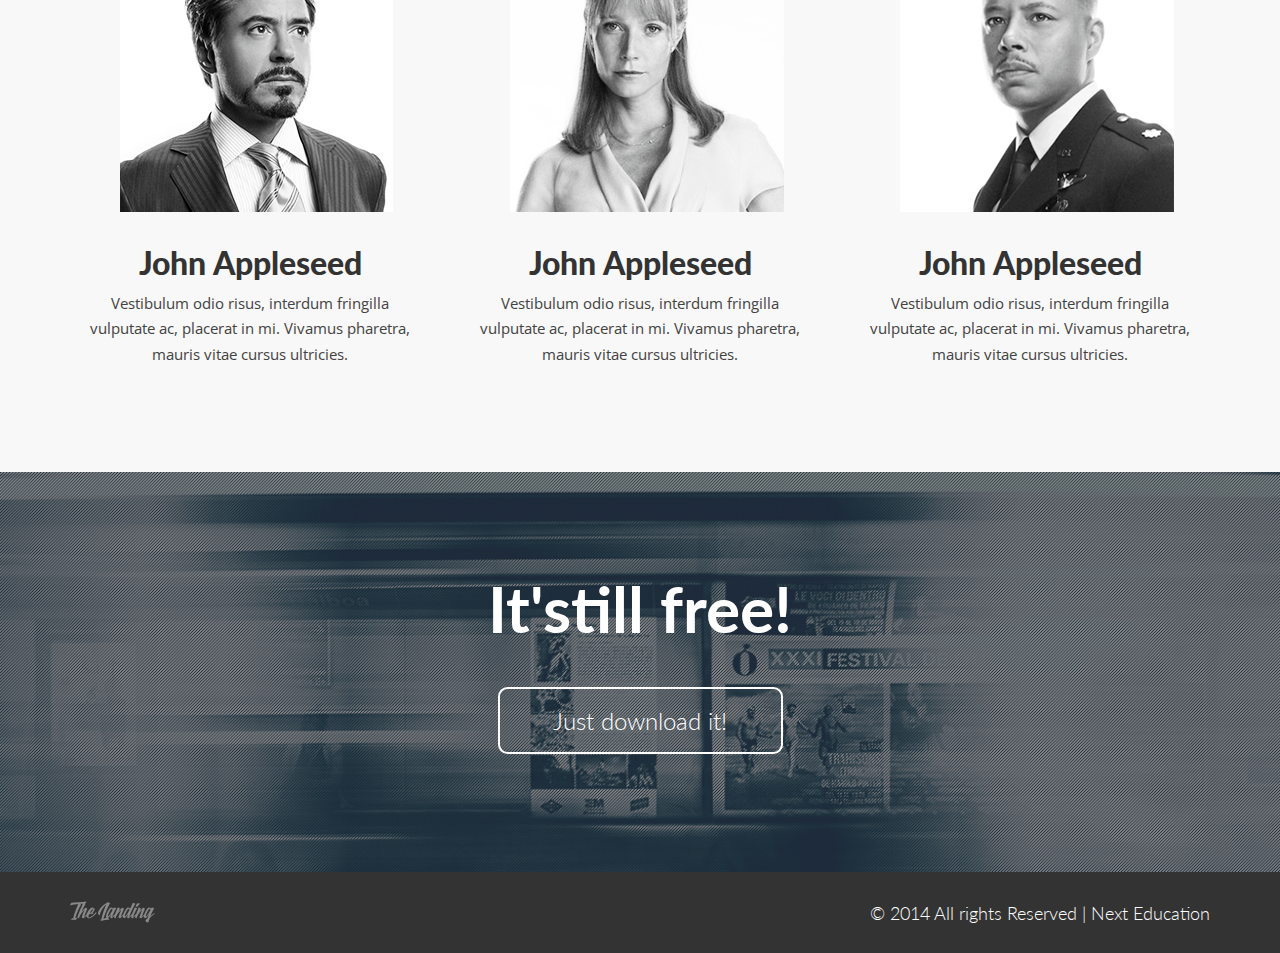
==== commit cb4fbf13: "mdified css, add language version" ====
--- a/cs/index.html
+++ b/cs/index.html
@@ -82,7 +82,7 @@
 								<li><a href="#about" class="scroll" id="zh_CN">关于</a><a href="#about" class="scroll" id="en_US">About</a></li>
 								<li><a href="#services" class="scroll" id="zh_CN">服务</a><a href="#services" class="scroll" id="en_US">Services</a><</li>
 								<li><a href="#portfolio" class="scroll" id="zh_CN">活动</a><a href="#portfolio" class="scroll" id="en_US">Events</a></li>
-								<li><a href="#team" class="scroll" id="zh_CN">团队</a><a href="#team" class="scroll" id="en_US">Team</a></li>
+								<li><a href="#team" class="scroll" id="zh_CN">嘉宾</a><a href="#team" class="scroll" id="en_US">Advisor</a></li>
 								<li><a href="#contact" class="scroll" id="zh_CN">咨询</a><a href="#contact" class="scroll" id="en_US">Consultation</a></li>
 								<li><a href="#" onclick="changeLang(1)" id="zh_CN">English</a><a href="#" onclick="changeLang(0)" id="en_US">中文</a></li>
 							</ul>
@@ -124,7 +124,8 @@
 			        		<h1>Simple landing page</h1>
 			          		<p>Just for you. </p>
 			          		<div class="learn-button">
-			          			<a class="slide-btn" href="#about">了解更多</a>
+			          			<a class="slide-btn" href="#about" id="zh_CN">了解更多</a>
+			          			<a class="slide-btn" href="#about" id="en_US">Know More</a>
 			          		</div>
 			          	</div>
 			        </li>
@@ -133,7 +134,8 @@
 			        		<h1>Lorem ipsum dolor</h1>
 			          		<p>Just for you. </p>
 			          		<div class="learn-button">
-			          			<a class="slide-btn" href="#about" >了解更多</a>
+			          			<a class="slide-btn" href="#about" id="zh_CN">了解更多</a>
+			          			<a class="slide-btn" href="#about" id="en_US">Know More</a>
 			          		</div>
 			          	</div>
 			        </li>
@@ -142,7 +144,8 @@
 			        		<h1>Simple&pure design</h1>
 			          		<p>Just for you. </p>
 			          		<div class="learn-button">
-			          			<a class="slide-btn" href="#about">了解更多</a>
+			          			<a class="slide-btn" href="#about" id="zh_CN">了解更多</a>
+			          			<a class="slide-btn" href="#about" id="en_US">Know More</a>
 			          		</div>
 			          	</div>
 			        </li>
@@ -154,9 +157,11 @@
 			<div id="about" class="about">
 				<div class="container">
 					<div class="about-head">
-						<h3>About</h3>
-						<span>Who we are?</span>
-						<p>Lorem ipsum dolor sit amet, consectetur adipiscing elit. Maecenas sit amet lectus congue
+						<h3 id="zh_CN">About</h3>
+						<h3 id="en_US">About</h3>
+						<span id="en_US">Who we are?</span>
+						<p id="zh_CN"></p>
+						<p id="en_US">Lorem ipsum dolor sit amet, consectetur adipiscing elit. Maecenas sit amet lectus congue
 						mi viverra congue in sed leo. Nullam magna nisl, hendrerit non urna et, eleifend pulvinar
 						augue. Suspendisse lacinia molestie ipsum ac semper. Lorem ipsum dolor sit amet,
 						consectetur adipiscing elit. Praesent vel scelerisque purus.</p>
@@ -168,8 +173,9 @@
 			<div id="services" class="services">
        		<div class="container">
        		   <div class="gallery-head text-center">
-				  <h3>Services</h3>
-				  <p>What we do?.</p>
+				  <h3 id="zh_CN">我们的服务</h3>
+				  <h3 id="en_US">Services</h3>
+				  <p id="en_US">What we do?.</p>
 			    </div>
        			<div class="row text-center feature">
        				<div class="col-md-4 service_grid">
@@ -310,7 +316,9 @@
 			 </div>
 			</div>
 	 	  </div>
-	 	   <div id="contact" class="feedback">
+
+	 	   <!--<div id="contact" class="feedback">
+	 	   
 	 	   		<div class="container">
 	 	   			<div class="feed-head">
 	 	 			<h3>Contact </h3>
@@ -318,20 +326,23 @@
 	 	 		</div>
 	 	 		<div class="feed-contact">
 				 	 			<div class="col-md-8 contact-form">
+				 	 			<!--
 											<form>
 												<input type="text" class="textbox" value="Name" onfocus="this.value = '';" onblur="if (this.value = 'Name') {this.value = 'Name';}">
 												<input type="text" class="textbox" value="E-mail" onfocus="this.value = '';" onblur="if (this.value ='E-mail') {this.value = 'E-mail';}">
 												<textarea value="Message" onfocus="this.value = '';" onblur="if (this.value == '') {this.value = 'Message';}">Message</textarea>
-												<input type="submit" value="Send a message" >
+												<input type="submit" value="留言咨询" >
 
 											</form>
+								
 								</div>
 								<div class="col-md-4 address">
-										<h4>Our company </h4>
-										<p>55 Main St.Toronto</p>
-										<p>1234 City Road,city Name.</p><br>
-										<p>+1534 432 123</p>
-										<p><a href="#" >Contact@company name</a></p>
+										<h4>Next Education </h4>
+										<p><b>镇江咨询中心</b></p>
+										<p>江苏省 镇江市 润州区</p>
+										<p>小码头街 11-12 号</p><br>
+										<p><b>客户关怀：</b>+1(323)484-3313</p>
+										<p><a href="#" >service@connext.moe</a></p>
 									<div class="footer-icons">
 										<ul class="soc_icons unstyled-list list-inline">
 											<li><a href="#"><i class="icon_1"></i></a></li>
@@ -346,13 +357,14 @@
 						</div>
 					</div>
 				</div>
+			-->
 				<div class="footer">
 						<div class="container">
 							<div class="logo2">
 								   <img src="./images/logo2.png" alt="">
 							</div>
 							<div class="copy-right">
-								<p>&copy; 2014  All rights  Reserved | NEXT EDUCATION</p>
+								<p>&copy; 2014  All rights  Reserved | Next Education</p>
 							</div>								
 							<div class="clearfix"> </div>
 						</div>	
--- a/cs/css/zh_CN.css
+++ b/cs/css/zh_CN.css
@@ -0,0 +1,101 @@
+#en_US{
+	display: none;
+}
+
+html, body{
+  	font-family: Helvetica, '微软雅黑', sans-serif, zh-hans-sans;
+    font-size: 100%;
+  	background: #FFf;
+}
+
+.top-nav ul li a{
+	font-family: Helvetica, sans-serif;
+}
+
+.callbacks_tabs a:after {
+	font-family: FontAwesome;
+}
+
+.tittle-head h1 {
+	font-family: Helvetica, sans-serif;
+}
+
+.tittle-head  p {
+	font-family: Helvetica, sans-serif;
+}
+
+.slide-btn {
+	font-family: Helvetica, sans-serif;
+}
+
+.about-head h3{
+	font-family: Helvetica, sans-serif;
+}
+
+.about-head span {
+	font-family: Helvetica, sans-serif;
+
+.about-head p {
+	font-family: 'Open Sans', sans-serif;
+}
+
+.service_grid h3 {
+	font-family: Helvetica, sans-serif;
+}
+
+.service_grid p{
+	font-family: 'Open Sans', sans-serif;
+}
+
+.gallery-head h3,.port-head h3,.team-head h3,.feed-head h3 {
+	font-family: Helvetica, sans-serif;
+}
+
+.gallery-head p,.port-head p,.team-head p,.feed-head p {
+	font-family: Helvetica, sans-serif;
+}
+
+.potrfolio-head h2{
+	font-family: Helvetica, sans-serif;
+}
+
+.prt-btn,.con-btn {
+	font-family: Helvetica, sans-serif;
+}
+
+.team_grid h3 {
+	font-family: Helvetica, sans-serif;
+}
+
+.team_grid p{
+	font-family: Helvetica, sans-serif;
+}
+
+.contact-head h3{
+	font-family: Helvetica, sans-serif;
+}
+
+.contact-form input[type="text"] {
+	font-family: Helvetica, sans-serif;
+}
+
+.contact-form textarea {
+	font-family: Helvetica, sans-serif;
+}
+
+.contact-form input[type="submit"] {
+	font-family: Helvetica, sans-serif;
+}
+
+.address h4 {
+	font-family: Helvetica, sans-serif;
+}
+
+.address p,
+.address p a {
+	font-family: Helvetica, sans-serif;
+}
+
+.copy-right p {
+	font-family: Helvetica, sans-serif;
+}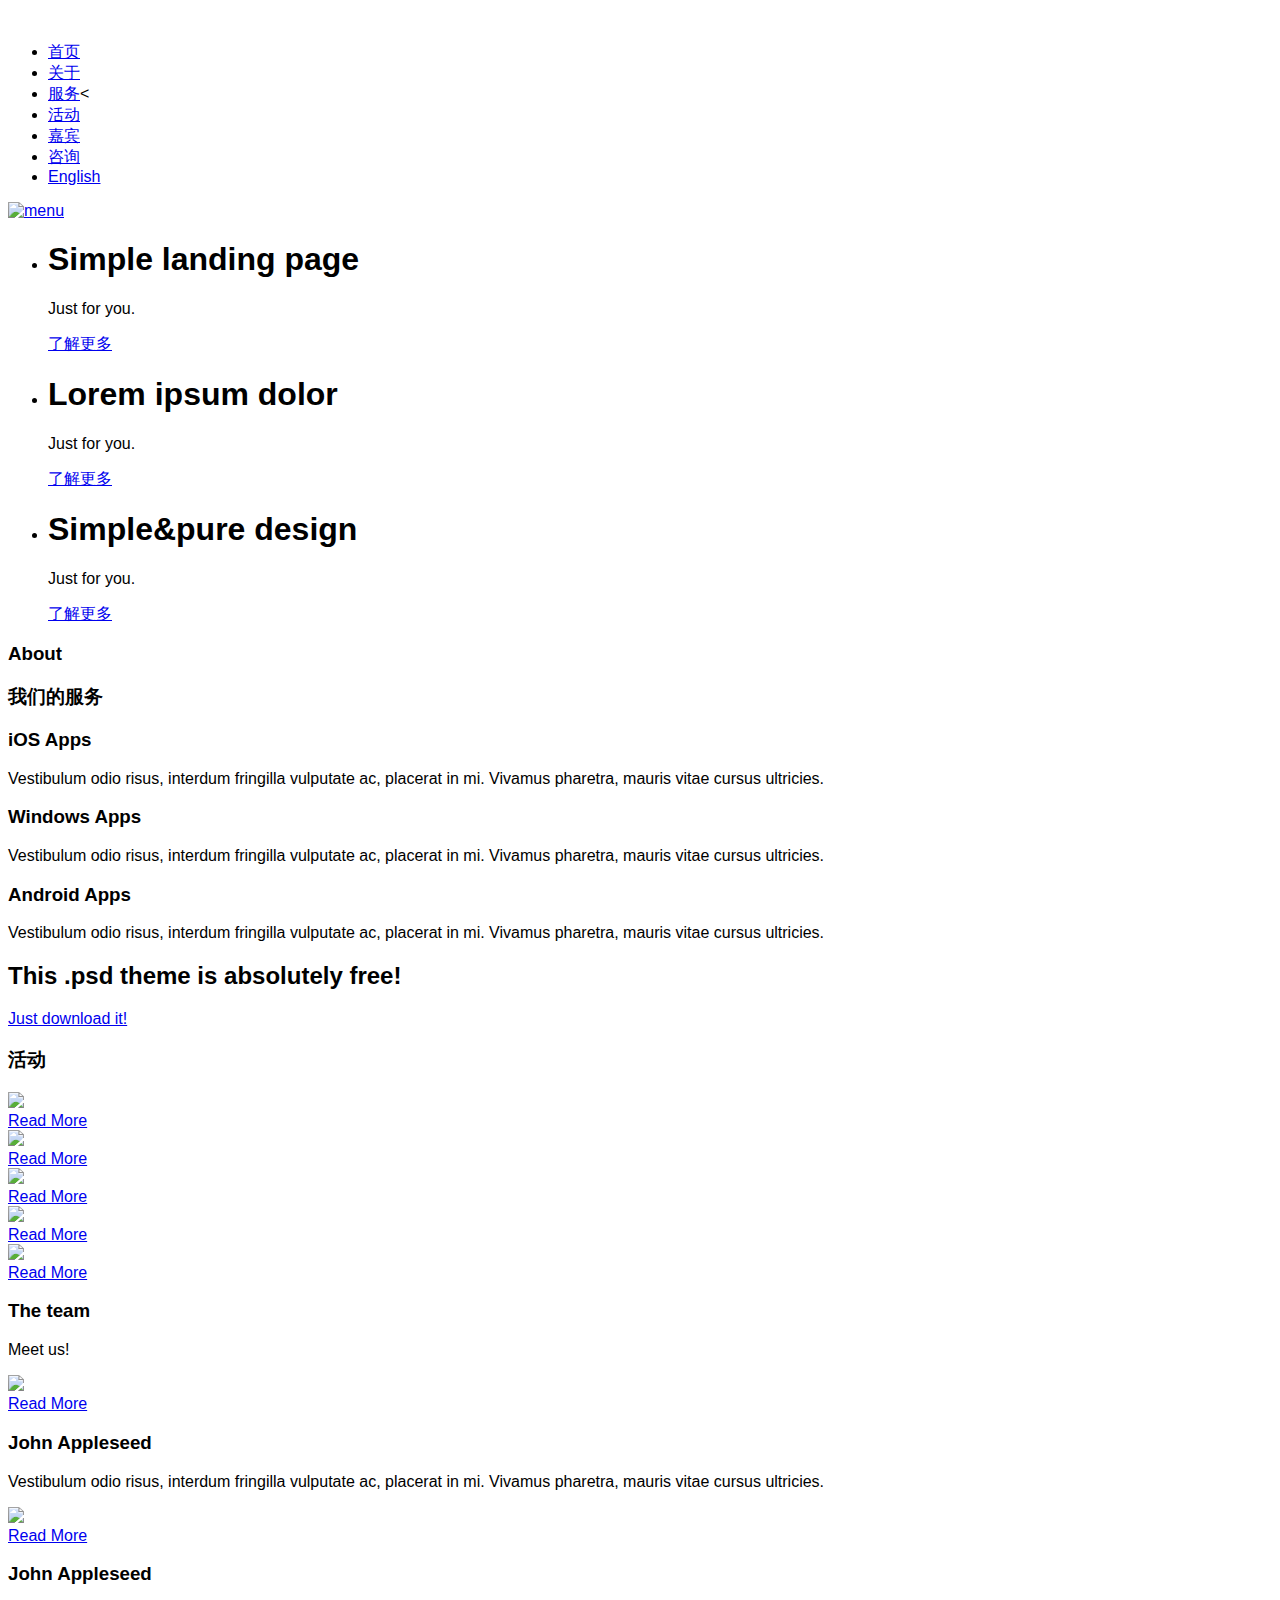
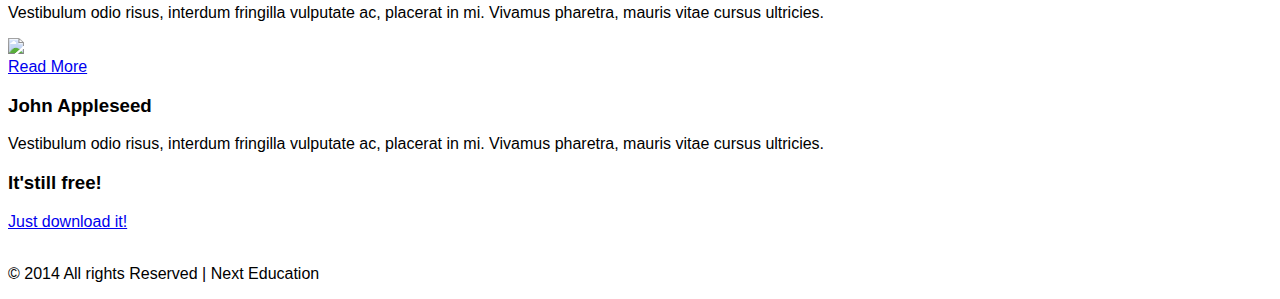
==== commit 7f650e8f: "midified language version,modified line 240+ 'class:a.info' 'class:view'" ====
--- a/cs/index.html
+++ b/cs/index.html
@@ -208,56 +208,57 @@
  	<div id="portfolio" class="potrfolio-content">
  		<div class="container">
  			<div class="port-head">
- 				<h3>Portfolio</h3>
- 				<p>Our work </p>
+ 				<h3 id="zh_CN">活动</h3>
+ 				<h3 id="en_US">Events</h3>
+ 				<p id="en_US">Our events </p>
  			</div>
 			 	<div id="portfoliolist">
 					<div class="portfolio-grids">
 						<div class="portfolio-wrapper">		
-							<div class="view second-effect">
+							<div class="view1 second-effect">
 								<img src="./images/p-1.png" />
 								  <div class="mask">
-										<a href="#" class="info">Read More</a>
+										<a href="#" class="info1">Read More</a>
 								  </div>
 							</div>
 						</div>
 					</div>	
 					<div class="portfolio-grids">
 						<div class="portfolio-wrapper">		
-							<div class="view second-effect">
+							<div class="view2 second-effect">
 								<img src="./images/p-2.png" />
 									 <div class="mask">
-										<a href="#" class="info">Read More</a>
+										<a href="#" class="info2">Read More</a>
 									 </div>
 							</div>
 						</div>
 					</div>	
 					<div class="portfolio-grids">
 						<div class="portfolio-wrapper">		
-							<div class="view second-effect">
+							<div class="view3 second-effect">
 								<img src="./images/p-3.png" />
 								  <div class="mask">
-									 <a href="#" class="info">Read More</a>
+									 <a href="#" class="info3">Read More</a>
 								 </div>
 							</div>
 						</div>
 					</div>	
 					<div class="portfolio-grids">
 						<div class="portfolio-wrapper">		
-							<div class="view second-effect">
+							<div class="view4 second-effect">
 							 <img src="./images/p-4.png" />
 								<div class="mask">
-									<a href="#" class="info">Read More</a>
+									<a href="#" class="info4">Read More</a>
 								</div>
 							</div>
 						</div>
 					</div>
 					<div class="portfolio-grids">
 						<div class="portfolio-wrapper">		
-							<div class="view second-effect">
+							<div class="view5 second-effect">
 								<img src="./images/p-5.png" />
 								 <div class="mask">
-									<a href="#" class="info">Read More</a>
+									<a href="#" class="info5">Read More</a>
 								</div>
 							</div>
 						</div>
